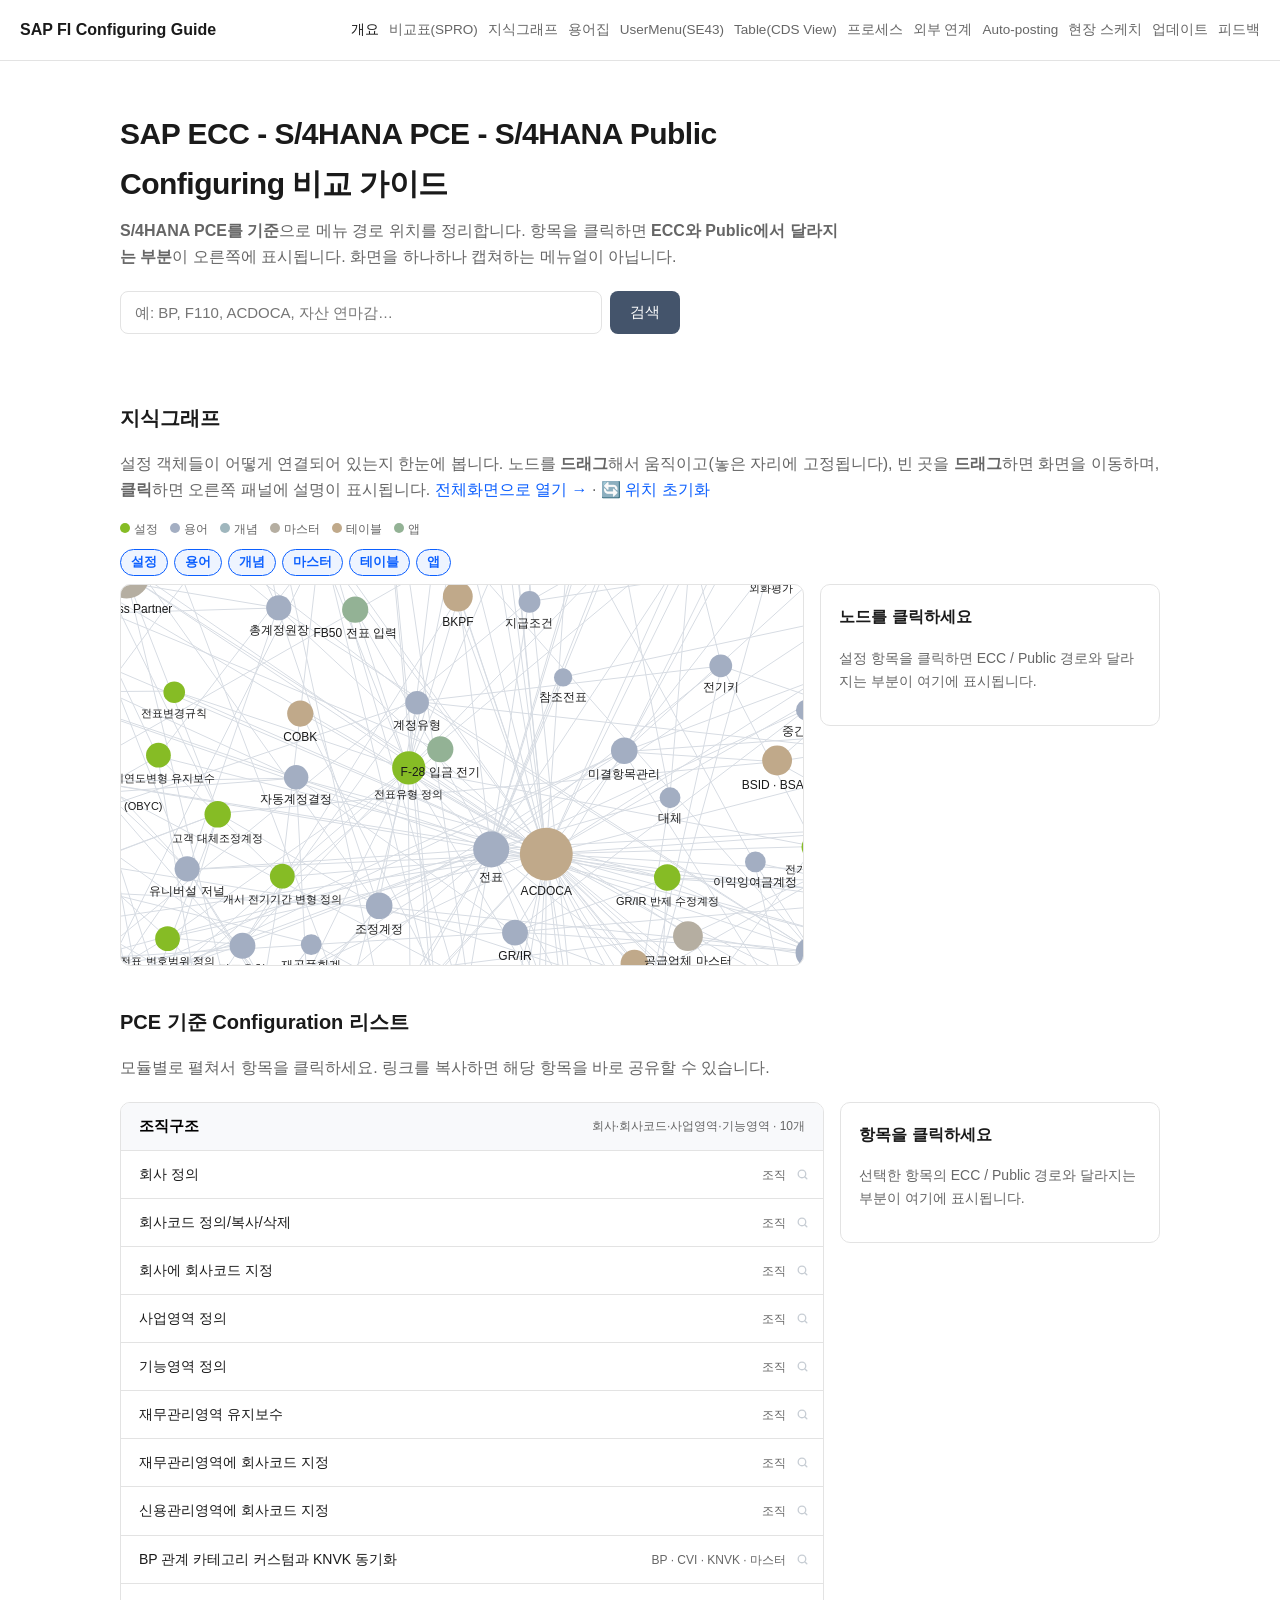
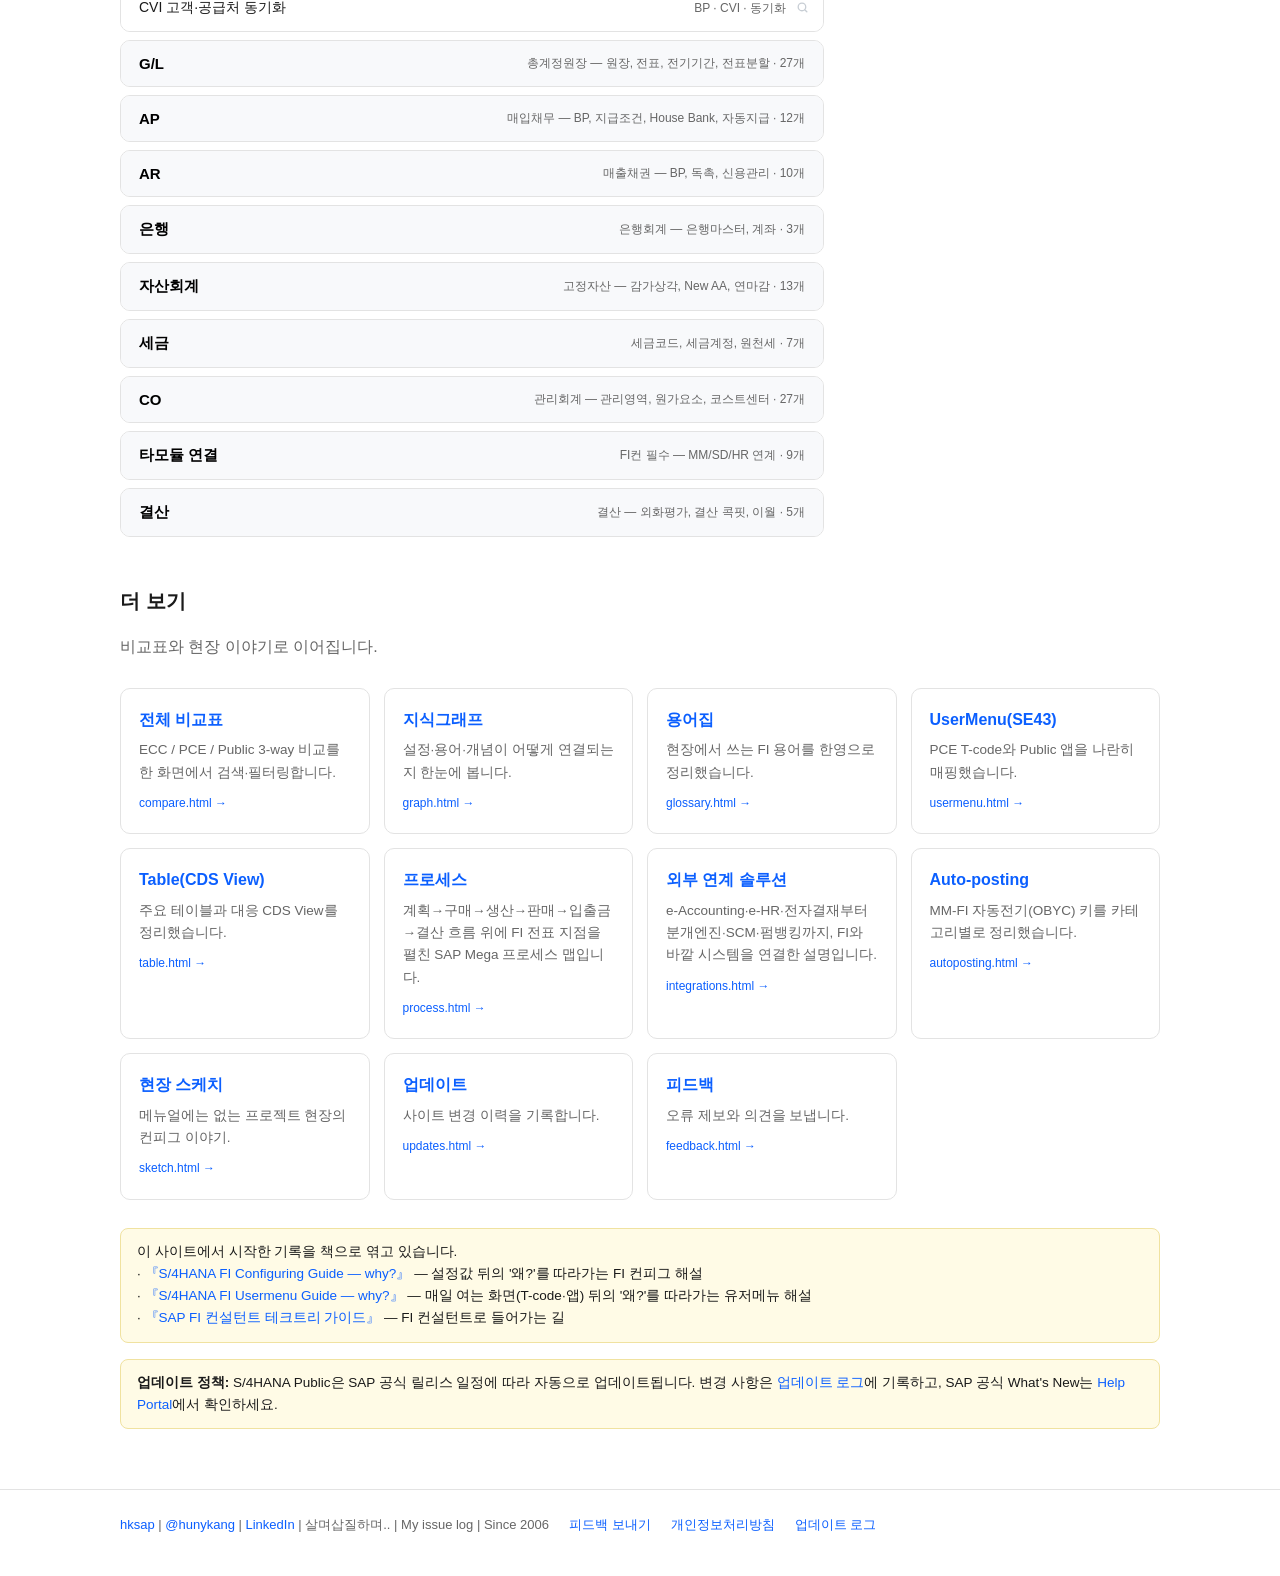
==== index.html @ 2f7e40b6 "개요: 프로세스 흐름 문구 단계명 일치" ====
<!DOCTYPE html>
<html lang="ko">
<head>
<meta charset="UTF-8">
<meta name="viewport" content="width=device-width, initial-scale=1.0">
<title>SAP ECC - S/4HANA PCE - S/4HANA Public Configuring 비교 가이드</title>
<meta name="description" content="S/4HANA PCE 기준 컨피그 경로 가이드. 항목을 클릭하면 ECC와 Public에서 달라지는 부분이 표시됩니다. SAP FI 실무 비교 가이드.">
<!-- Google AdSense -->
<script async src="https://pagead2.googlesyndication.com/pagead/js/adsbygoogle.js?client=ca-pub-9919904969420259" crossorigin="anonymous"></script>
<link rel="stylesheet" href="style.css?v=20261020c">
<style>
.area-group { margin: 0 0 8px; border: 1px solid var(--line); border-radius: 10px; overflow: hidden; }
.area-head {
  width: 100%; text-align: left; padding: 14px 18px; font-size: 15px; font-weight: 700;
  background: var(--card); border: 0; cursor: pointer; display: flex; justify-content: space-between; align-items: center;
}
.area-head .n { font-size: 12px; color: var(--muted); font-weight: 400; }
.area-items { display: none; }
.area-group.open .area-items { display: block; }
.cfg-item {
  width: 100%; text-align: left; padding: 0; font-size: 14px; background: #fff;
  border: 0; border-top: 1px solid var(--line); display: flex; gap: 6px; align-items: center;
}
.cfg-sel {
  flex: 1; text-align: left; padding: 12px 0 12px 18px; font: inherit; color: inherit; background: none;
  border: 0; cursor: pointer; display: flex; gap: 10px; align-items: baseline; min-width: 0;
}
.cfg-item:hover { background: var(--accent-soft); }
.cfg-item.active { background: var(--accent-soft); box-shadow: inset 3px 0 0 var(--accent); }
.cfg-item .t { color: var(--muted); font-size: 12px; margin-left: auto; white-space: nowrap; }
.cfg-item .g-link { margin-right: 10px; }
.diff-badge { display: inline-block; font-size: 11px; padding: 2px 8px; border-radius: 20px; margin: 2px 4px 2px 0; }
.diff-badge.yes { background: #fff8e1; color: #7a6c00; border: 1px solid #f0e2a0; }
.diff-badge.same { background: #eef1f4; color: #666; border: 1px solid #dfe3e8; }
.diff-badge.checking { background: #e8f7ef; color: #0a7a42; border: 1px solid #bfe6cf; }
.diff-badge.nouse { background: #fdecec; color: #b3261e; border: 1px solid #f5c6c2; }
#side { position: sticky; top: 76px; align-self: flex-start; max-height: calc(100vh - 100px); overflow-y: auto; }
@media (max-width: 760px) { #side { position: static; max-height: none; } }
.panel-back{border:1px solid var(--line);background:var(--card);color:var(--muted);border-radius:999px;font-size:11.5px;font-weight:400;padding:3px 10px;cursor:pointer}
canvas.flash-outline{outline:3px solid #86BC25;outline-offset:2px}
.cfg-item.flash{outline:3px solid #86BC25;outline-offset:2px}
</style>
</head>
<body>
<header class="site-header">
  <div class="wrap">
    <a class="brand" href="index.html">SAP FI Configuring Guide <span class="brand-sub">- ECC/PCE/PUBLIC</span></a>
    <nav class="nav">
      <a href="index.html" class="active">개요</a>
      <a href="compare.html">비교표(SPRO)</a>
      <a href="graph.html">지식그래프</a>
      <a href="glossary.html">용어집</a>
      <a href="usermenu.html">UserMenu(SE43)</a>
      <a href="table.html">Table(CDS View)</a>
      <a href="process.html">프로세스</a>
      <a href="integrations.html">외부 연계</a>
      <a href="autoposting.html">Auto-posting</a>
      <a href="sketch.html">현장 스케치</a>
      <a href="updates.html">업데이트</a>
      <a href="feedback.html">피드백</a>
    </nav>
  </div>
</header>

<main class="wrap">
  <section class="hero">
    <h1>SAP ECC - S/4HANA PCE - S/4HANA Public<br>Configuring 비교 가이드</h1>
    <p><strong>S/4HANA PCE를 기준</strong>으로 메뉴 경로 위치를 정리합니다. 항목을 클릭하면 <strong>ECC와 Public에서 달라지는 부분</strong>이 오른쪽에 표시됩니다. 화면을 하나하나 캡쳐하는 메뉴얼이 아닙니다.</p>
    <div class="searchbar">
      <input id="q" type="search" placeholder="예: BP, F110, ACDOCA, 자산 연마감…" aria-label="사이트 검색">
      <button onclick="goCompare()">검색</button>
    </div>
  </section>

  <h2 class="section">지식그래프</h2>
  <p class="lead">설정 객체들이 어떻게 연결되어 있는지 한눈에 봅니다. 노드를 <strong>드래그</strong>해서 움직이고(놓은 자리에 고정됩니다), 빈 곳을 <strong>드래그</strong>하면 화면을 이동하며, <strong>클릭</strong>하면 오른쪽 패널에 설명이 표시됩니다. <a href="graph.html">전체화면으로 열기 →</a> · <a href="#" id="graph-reset">🔄 위치 초기화</a></p>
  <div class="legend">
    <span><span class="dot" style="background:#86BC25"></span>설정</span>
    <span><span class="dot" style="background:#a3aec2"></span>용어</span>
    <span><span class="dot" style="background:#9fb6bd"></span>개념</span>
    <span><span class="dot" style="background:#b5aea1"></span>마스터</span>
    <span><span class="dot" style="background:#c0a98a"></span>테이블</span>
    <span><span class="dot" style="background:#93b295"></span>앱</span>
  </div>
  <div class="rel-chips" id="top-type-chips" style="margin-bottom:8px"></div>
  <div class="top-graph-layout">
    <div class="graph-box" style="border:1px solid var(--line);border-radius:10px;overflow:hidden;background:#fff">
      <canvas id="top-graph" style="width:100%;display:block;cursor:grab;touch-action:pan-y"></canvas>
    </div>
    <aside class="graph-side" id="graph-side">
      <h3>노드를 클릭하세요</h3>
      <p class="lead">설정 항목을 클릭하면 ECC / Public 경로와 달라지는 부분이 여기에 표시됩니다.</p>
    </aside>
  </div>

  <h2 class="section">PCE 기준 Configuration 리스트</h2>
  <p class="lead">모듈별로 펼쳐서 항목을 클릭하세요. 링크를 복사하면 해당 항목을 바로 공유할 수 있습니다.</p>

  <div class="graph-layout">
    <div style="flex:1" id="list"></div>
    <aside class="graph-side" id="side">
      <h3>항목을 클릭하세요</h3>
      <p class="lead">선택한 항목의 ECC / Public 경로와 달라지는 부분이 여기에 표시됩니다.</p>
    </aside>
  </div>

  <h2 class="section">더 보기</h2>
  <p class="lead">비교표와 현장 이야기로 이어집니다.</p>
  <div class="grid">
    <a class="card" href="compare.html">
      <h3>전체 비교표</h3>
      <p>ECC / PCE / Public 3-way 비교를 한 화면에서 검색·필터링합니다.</p>
      <span class="count">compare.html →</span>
    </a>
    <a class="card" href="graph.html">
      <h3>지식그래프</h3>
      <p>설정·용어·개념이 어떻게 연결되는지 한눈에 봅니다.</p>
      <span class="count">graph.html →</span>
    </a>
    <a class="card" href="glossary.html">
      <h3>용어집</h3>
      <p>현장에서 쓰는 FI 용어를 한영으로 정리했습니다.</p>
      <span class="count">glossary.html →</span>
    </a>
    <a class="card" href="usermenu.html">
      <h3>UserMenu(SE43)</h3>
      <p>PCE T-code와 Public 앱을 나란히 매핑했습니다.</p>
      <span class="count">usermenu.html →</span>
    </a>
    <a class="card" href="table.html">
      <h3>Table(CDS View)</h3>
      <p>주요 테이블과 대응 CDS View를 정리했습니다.</p>
      <span class="count">table.html →</span>
    </a>
    <a class="card" href="process.html">
      <h3>프로세스</h3>
      <p>계획→구매→생산→판매→입출금→결산 흐름 위에 FI 전표 지점을 펼친 SAP Mega 프로세스 맵입니다.</p>
      <span class="count">process.html →</span>
    </a>
    <a class="card" href="integrations.html">
      <h3>외부 연계 솔루션</h3>
      <p>e-Accounting·e-HR·전자결재부터 분개엔진·SCM·펌뱅킹까지, FI와 바깥 시스템을 연결한 설명입니다.</p>
      <span class="count">integrations.html →</span>
    </a>
    <a class="card" href="autoposting.html">
      <h3>Auto-posting</h3>
      <p>MM-FI 자동전기(OBYC) 키를 카테고리별로 정리했습니다.</p>
      <span class="count">autoposting.html →</span>
    </a>
    <a class="card" href="sketch.html">
      <h3>현장 스케치</h3>
      <p>메뉴얼에는 없는 프로젝트 현장의 컨피그 이야기.</p>
      <span class="count">sketch.html →</span>
    </a>
    <a class="card" href="updates.html">
      <h3>업데이트</h3>
      <p>사이트 변경 이력을 기록합니다.</p>
      <span class="count">updates.html →</span>
    </a>
    <a class="card" href="feedback.html">
      <h3>피드백</h3>
      <p>오류 제보와 의견을 보냅니다.</p>
      <span class="count">feedback.html →</span>
    </a>
  </div>

  <div class="note" style="margin-top:12px">이 사이트에서 시작한 기록을 책으로 엮고 있습니다.<br>· <a href="https://wikidocs.net/book/21587" target="_blank" rel="noopener">『S/4HANA FI Configuring Guide — why?』</a> — 설정값 뒤의 '왜?'를 따라가는 FI 컨피그 해설<br>· <a href="https://wikidocs.net/book/21803" target="_blank" rel="noopener">『S/4HANA FI Usermenu Guide — why?』</a> — 매일 여는 화면(T-code·앱) 뒤의 '왜?'를 따라가는 유저메뉴 해설<br>· <a href="https://wikidocs.net/book/21667" target="_blank" rel="noopener">『SAP FI 컨설턴트 테크트리 가이드』</a> — FI 컨설턴트로 들어가는 길</div>

  <div class="note">
    <strong>업데이트 정책:</strong> S/4HANA Public은 SAP 공식 릴리스 일정에 따라 자동으로 업데이트됩니다.
    변경 사항은 <a href="updates.html">업데이트 로그</a>에 기록하고,
    SAP 공식 What's New는 <a href="http://help.sap.com/doc/ce01d82756b947a1a043a5d5a3204226/latest/" target="_blank" rel="noopener">Help Portal</a>에서 확인하세요.
  </div>
</main>

<footer class="site-footer">
  <div class="wrap">
    <span><a href="https://hksap.tistory.com" target="_blank" rel="noopener">hksap</a> | <a href="https://x.com/hunykang" target="_blank" rel="noopener">@hunykang</a> | <a href="https://www.linkedin.com/in/heonkyu-kang-2a615031/" target="_blank" rel="noopener">LinkedIn</a> | 살며삽질하며.. | My issue log | Since 2006</span>
    <a href="feedback.html">피드백 보내기</a>
    <a href="privacy.html">개인정보처리방침</a>
    <a href="updates.html">업데이트 로그</a>
    <span id="visit-counter" style="display:none;margin-left:auto"></span>
  </div>
</footer>

<script src="data.js?v=20261021b"></script>
<script src="glossary.js?v=20261021a"></script>
<script src="graph-widget.js?v=20261025b"></script>
<script src="graph-panel.js?v=20261024c"></script>
<script>
// 맨 위 지식그래프: 클릭하면 오른쪽 패널에 설명 표시 (스크롤 이동 없음)
let graphPanel = null;
const gApi = initGraph('top-graph', {
  height: 380,
  ticks: 80,
  onSelect: function (n) { if (graphPanel) graphPanel.onSelect(n); }
});
graphPanel = initGraphPanel(gApi, document.getElementById('graph-side'), {
  afterEntry: function (e) {
    return `<p style="margin-top:12px;font-size:13px"><a href="#" onclick="jumpToList('${e.id}');return false;">📋 아래 리스트에서 보기 →</a></p>`;
  }
});
function jumpToList(id) {
  const btn = document.querySelector('.cfg-item[data-id="' + CSS.escape(id) + '"]');
  if (!btn) return;
  btn.closest('.area-group').classList.add('open');
  selectItem(id, true);
  setTimeout(() => btn.scrollIntoView({ block: 'center', behavior: 'smooth' }), 100);
}
document.getElementById('graph-reset').addEventListener('click', ev => {
  ev.preventDefault();
  gApi.unpinAll();
});
// 미니 그래프 노드 종류 토글 칩
(function () {
  const box = document.getElementById('top-type-chips');
  const defs = [['entry', '설정'], ['term', '용어'], ['concept', '개념'], ['master', '마스터'], ['table', '테이블'], ['app', '앱']];
  box.innerHTML = defs.map(([t, label]) => `<button data-type="${t}" class="on">${label}</button>`).join('');
  box.addEventListener('click', ev => {
    const b = ev.target.closest('button');
    if (!b) return;
    const on = !b.classList.contains('on');
    b.classList.toggle('on', on);
    gApi.setTypeVisible(b.dataset.type, on);
  });
})();
</script>
<script>
const AREAS = ["조직구조", "G/L", "AP", "AR", "은행", "자산회계", "세금", "CO", "타모듈 연결", "결산"];
const AREA_DESC = {
  "조직구조": "회사·회사코드·사업영역·기능영역",
  "G/L": "총계정원장 — 원장, 전표, 전기기간, 전표분할",
  "AP": "매입채무 — BP, 지급조건, House Bank, 자동지급",
  "AR": "매출채권 — BP, 독촉, 신용관리",
  "은행": "은행회계 — 은행마스터, 계좌",
  "자산회계": "고정자산 — 감가상각, New AA, 연마감",
  "세금": "세금코드, 세금계정, 원천세",
  "CO": "관리회계 — 관리영역, 원가요소, 코스트센터",
  "타모듈 연결": "FI컨 필수 — MM/SD/HR 연계",
  "결산": "결산 — 외화평가, 결산 콕핏, 이월"
};
const listEl = document.getElementById('list');
const sideEl = document.getElementById('side');

function esc(s) { return String(s).replace(/&/g, '&amp;').replace(/</g, '&lt;'); }
function gIcon(item) {
  return `<a class="g-link" href="https://www.google.com/search?q=${encodeURIComponent('SAP ' + item)}" target="_blank" rel="noopener" title="Google에서 '${esc(item)}' 검색"><svg width="13" height="13" viewBox="0 0 24 24" fill="none" stroke="currentColor" stroke-width="2.4" stroke-linecap="round"><circle cx="11" cy="11" r="7"/><path d="M20 20l-3.5-3.5"/></svg></a>`;
}

AREAS.forEach((a, idx) => {
  const items = GUIDE_DATA.filter(e => e.area === a);
  if (!items.length) return;
  const g = document.createElement('div');
  g.className = 'area-group' + (idx === 0 ? ' open' : '');
  g.innerHTML = `<button class="area-head">${esc(a)} <span class="n">${esc(AREA_DESC[a] || '')} · ${items.length}개</span></button>
    <div class="area-items">${items.map(e =>
      `<div class="cfg-item" data-id="${e.id}"><button class="cfg-sel"><span>${esc(e.item)}</span><span class="t">${e.tags.map(esc).join(' · ')}</span></button>${gIcon(e.item)}</div>`
    ).join('')}</div>`;
  g.querySelector('.area-head').addEventListener('click', () => g.classList.toggle('open'));
  listEl.appendChild(g);
});

listEl.addEventListener('click', ev => {
  if (ev.target.closest('.g-link')) return;
  const btn = ev.target.closest('.cfg-item');
  if (btn) selectItem(btn.dataset.id, true);
});

sideEl.addEventListener('click', ev => { const b = ev.target.closest('[data-back-list]'); if (!b) return; const it = document.querySelector('.cfg-item.active'); if (it) { it.scrollIntoView({ behavior: 'smooth', block: 'center' }); it.classList.add('flash'); setTimeout(() => it.classList.remove('flash'), 1600); } });
function selectItem(id, push) {
  const e = GUIDE_DATA.find(x => x.id === id);
  if (!e) return;
  document.querySelectorAll('.cfg-item').forEach(b => b.classList.toggle('active', b.dataset.id === id));
  sideEl.innerHTML = gpDetailHTML(e, '') + '<div style="margin-top:10px"><button class="panel-back" data-back-list>↑ 목록으로 돌아가기</button></div>';
  if (push) history.replaceState(null, '', '#' + id);
  if (window.innerWidth <= 760) sideEl.scrollIntoView({ behavior: 'smooth', block: 'nearest' });
}
// 딥링킹: #id 로 바로 열기
const initial = location.hash.replace('#', '');
if (initial) {
  const btn = document.querySelector(`.cfg-item[data-id="${CSS.escape(initial)}"]`);
  if (btn) {
    btn.closest('.area-group').classList.add('open');
    selectItem(initial, false);
    setTimeout(() => btn.scrollIntoView({ block: 'center' }), 300);
  }
}
function goCompare() {
  const q = document.getElementById('q').value.trim();
  location.href = 'compare.html' + (q ? '?q=' + encodeURIComponent(q) : '');
}
document.getElementById('q').addEventListener('keydown', e => { if (e.key === 'Enter') goCompare(); });
</script>
<script src="counter.js?v=202610061759"></script>
</body>
</html>
---- style.css ----
/* 비교 가이드 사이트 공통 스타일 */
:root {
  --bg: #ffffff;
  --ink: #1a1a1a;
  --muted: #666;
  --line: #e3e3e3;
  --accent: #0b5fff;
  --accent-soft: #eef4ff;
  --card: #f8f9fb;
  --ecc: #7a6c00;
  --pce: #0b5fff;
  --pub: #0a7a42;
}
* { box-sizing: border-box; }
body {
  margin: 0; font-family: -apple-system, "Segoe UI", "Noto Sans KR", "Apple SD Gothic Neo", sans-serif;
  color: var(--ink); background: var(--bg); line-height: 1.65;
}
a { color: var(--accent); text-decoration: none; }
a:hover { text-decoration: underline; }
.wrap { max-width: 1080px; margin: 0 auto; padding: 0 20px; }

/* header */
.site-header { border-bottom: 1px solid var(--line); background: #fff; position: sticky; top: 0; z-index: 50; }
.site-header .wrap { display: flex; align-items: center; gap: 6px 16px; min-height: 60px; padding-top: 6px; padding-bottom: 6px; flex-wrap: wrap; max-width: 1360px; }
.brand { font-weight: 800; font-size: 16px; color: var(--ink); white-space: nowrap; flex-shrink: 0; }
.brand .brand-sub { color: #44546b; }
.nav { display: flex; gap: 6px 10px; margin-left: auto; font-size: 13.5px; flex-wrap: wrap; }
.nav a { color: var(--muted); white-space: nowrap; flex-shrink: 0; }
.nav a.active, .nav a:hover { color: var(--ink); }

/* hero */
.hero { padding: 48px 0 32px; }
.hero h1 { font-size: 30px; margin: 0 0 10px; letter-spacing: -0.5px; }
.hero p { color: var(--muted); margin: 0 0 20px; max-width: 720px; }
.searchbar { display: flex; gap: 8px; max-width: 560px; }
.searchbar input {
  flex: 1; padding: 12px 14px; font-size: 15px; border: 1px solid var(--line);
  border-radius: 8px; outline: none;
}
.searchbar input:focus { border-color: var(--accent); }
.searchbar button {
  padding: 12px 20px; font-size: 15px; background: #44546b; color: #fff;
  border: 0; border-radius: 8px; cursor: pointer;
}

/* cards */
.grid { display: grid; grid-template-columns: repeat(auto-fill, minmax(240px, 1fr)); gap: 14px; margin: 28px 0; }
.card {
  border: 1px solid var(--line); border-radius: 10px; padding: 18px; background: #fff;
  transition: box-shadow .15s;
}
.card:hover { box-shadow: 0 4px 16px rgba(0,0,0,.07); }
.card h3 { margin: 0 0 6px; font-size: 16px; }
.card p { margin: 0; font-size: 13.5px; color: var(--muted); }
.card .count { display: inline-block; margin-top: 10px; font-size: 12px; color: var(--accent); }

/* compare table */
.table-wrap { overflow-x: auto; }
.toolbar { display: flex; gap: 10px; margin: 20px 0; flex-wrap: wrap; }
.toolbar input, .toolbar select {
  padding: 10px 12px; font-size: 14px; border: 1px solid var(--line); border-radius: 8px;
}
.toolbar input { flex: 1; min-width: 200px; }
table.compare th { white-space: nowrap; }
.compare td.src .flag { margin: 2px 0 6px; }
.compare { width: 100%; border-collapse: collapse; font-size: 14px; margin: 10px 0 40px; table-layout: fixed; }
table.compare th, table.compare td {
  border: 1px solid var(--line); padding: 10px 12px; vertical-align: top; text-align: left;
  overflow-wrap: anywhere;
}
table.compare th { background: var(--card); font-size: 13px; }
table.compare td.item { font-weight: 700; }
/* 비교표 가독성: 지브라 스트라이핑 + 경로 셀 타이포 */
table.compare tbody tr:nth-child(even) td { background: #f8fafc; }
table.compare td.path { font-size: 13px; line-height: 1.7; }
table.compare .psep { color: #b6bfcc; font-size: 11px; }
.badge { display: inline-block; font-size: 11px; padding: 2px 8px; border-radius: 20px; margin-bottom: 4px; }
.badge.ecc { background: #fff8e1; color: var(--ecc); border: 1px solid #f0e2a0; }
.badge.pce { background: var(--accent-soft); color: var(--pce); border: 1px solid #c9dcff; }
.badge.pub { background: #e8f7ef; color: var(--pub); border: 1px solid #bfe6cf; }
.flag { display: inline-block; font-size: 11px; padding: 2px 8px; border-radius: 20px; background: #f5f5f5; color: #616161; border: 1px solid #e0e0e0; margin: 4px 0; }
.checking { color: var(--muted); font-size: 12px; }
.src { font-size: 12px; color: var(--muted); }
.src a { color: var(--muted); text-decoration: underline; }

/* graph */
.graph-layout { display: flex; gap: 16px; margin: 20px 0 40px; }
.top-graph-layout { display: flex; gap: 16px; margin: 0 0 40px; align-items: flex-start; }
.top-graph-layout .graph-box { flex: 1; min-width: 0; }
.top-graph-layout .graph-side { width: 340px; flex-shrink: 0; position: sticky; top: 12px; max-height: 560px; overflow-y: auto; }
#graph-canvas { flex: 1; border: 1px solid var(--line); border-radius: 10px; background: #fbfcfe; min-height: 520px; cursor: grab; }
.graph-side { width: 320px; border: 1px solid var(--line); border-radius: 10px; padding: 18px; background: #fff; font-size: 14px; }
.graph-side h3 { margin-top: 0; }
.legend { display: flex; gap: 12px; font-size: 12px; color: var(--muted); margin: 10px 0; flex-wrap: wrap; }
.dot { display: inline-block; width: 10px; height: 10px; border-radius: 50%; margin-right: 4px; }

/* results */
.result { border: 1px solid var(--line); border-radius: 10px; padding: 16px 18px; margin: 10px 0; background: #fff; }
.result h3 { margin: 0 0 6px; font-size: 16px; }
.result .meta { font-size: 12px; color: var(--muted); margin-bottom: 8px; }
.result p { margin: 4px 0; font-size: 14px; }

/* footer */
.site-footer { border-top: 1px solid var(--line); margin-top: 60px; padding: 24px 0 40px; font-size: 13px; color: var(--muted); }
.site-footer .wrap { display: flex; gap: 20px; flex-wrap: wrap; }

h2.section { font-size: 20px; margin: 36px 0 6px; }
p.lead { color: var(--muted); }
.note { background: #fffbe6; border: 1px solid #f0e2a0; border-radius: 8px; padding: 12px 16px; font-size: 13.5px; margin: 16px 0; }
@media (max-width: 760px) {
  .graph-layout { flex-direction: column; }
  .graph-side { width: auto; }
  .top-graph-layout { flex-direction: column; }
  .top-graph-layout .graph-side { width: auto; position: static; max-height: none; }
  .hero h1 { font-size: 24px; }
  .brand { font-size: 15px; }
  .nav { gap: 6px 12px; font-size: 13px; margin-left: 0; width: 100%; }
  .site-header .wrap { min-height: 56px; }
  /* 비교표 → 카드형 */
  table.compare thead { display: none; }
  table.compare, table.compare tbody, table.compare tr, table.compare td { display: block; width: auto; }
  table.compare { border: 0; margin: 10px 0 30px; }
  table.compare tr { border: 1px solid var(--line); border-radius: 10px; margin: 0 0 14px; background: #fff; overflow: hidden; }
  table.compare td { border: 0; border-bottom: 1px solid var(--line); padding: 10px 14px; }
  table.compare td:last-child { border-bottom: 0; }
  table.compare td::before { content: attr(data-th); display: block; font-size: 12px; color: var(--muted); font-weight: 700; margin-bottom: 4px; }
  table.compare td.item { background: var(--card); font-size: 16px; white-space: normal; }
  table.compare td.item::before { display: none; }
  table.compare tbody tr:nth-child(even) td { background: transparent; }
  table.compare tbody tr:nth-child(even) td.item { background: var(--card); }
}
@media (max-width: 1280px) {
  .brand .brand-sub { display: none; }
}
@media (max-width: 560px) {
  .brand .brand-sub { display: none; }
}
.rel-chips { display: flex; flex-wrap: wrap; gap: 6px; margin-top: 6px; }
.rel-chips button { border: 1px solid var(--line); background: #f8fafc; border-radius: 20px; padding: 4px 10px; font-size: 12.5px; cursor: pointer; }
.rel-chips button:hover { border-color: #0b5fff; color: #0b5fff; }
.rel-chips a { border: 1px solid var(--line); background: #f8fafc; border-radius: 20px; padding: 4px 10px; font-size: 12.5px; cursor: pointer; text-decoration: none; color: inherit; display: inline-block; }
.rel-chips a:hover { border-color: #0b5fff; color: #0b5fff; }
td.rel { min-width: 130px; }
tr.flash td { animation: rowflash 2s ease; }
@keyframes rowflash { 0%, 60% { background: #fff7d6; } 100% { background: transparent; } }
/* 지식그래프 컨트롤 */
.g-controls { display: flex; flex-wrap: wrap; gap: 10px; align-items: center; margin: 10px 0; }
.g-controls .rel-chips button.on { border-color: #0b5fff; color: #0b5fff; background: #eef4ff; font-weight: 700; }
.rel-chips button.on { border-color: #0b5fff; color: #0b5fff; background: #eef4ff; font-weight: 700; }
.g-toggles { display: flex; gap: 14px; align-items: center; font-size: 13.5px; margin-left: auto; flex-wrap: wrap; }
.g-toggles label { display: flex; gap: 5px; align-items: center; cursor: pointer; white-space: nowrap; }
.g-search { display: flex; gap: 6px; align-items: center; }
.g-search input { border: 1px solid var(--line); border-radius: 20px; padding: 5px 12px; font-size: 13px; width: 170px; }
.g-search input:focus { outline: none; border-color: #0b5fff; }
#g-count { font-size: 12.5px; color: #666; min-width: 30px; }
.g-reset-btn { border: 1px solid var(--line); background: #fff; border-radius: 20px; padding: 4px 12px; font-size: 13px; cursor: pointer; }
.g-reset-btn:hover { border-color: #0b5fff; color: #0b5fff; }
@media (max-width: 760px) { .g-toggles { margin-left: 0; } }
/* 전체화면 그래프용 슬라이딩 패널 */
.graph-slide-panel {
  position: fixed; top: 0; right: 0; z-index: 60;
  width: min(400px, 94vw); height: 100vh; height: 100dvh;
  background: #fff; border-left: 1px solid var(--line); border-radius: 0;
  box-shadow: -12px 0 32px rgba(15,23,42,.14);
  transform: translateX(105%); transition: transform .28s ease;
  overflow-y: auto;
}
.graph-slide-panel.open { transform: translateX(0); }
.panel-close {
  position: sticky; top: 0; float: right;
  width: 32px; height: 32px; border-radius: 50%;
  border: 1px solid var(--line); background: #fff;
  font-size: 18px; line-height: 1; cursor: pointer; color: #555;
}
.panel-close:hover { background: #f1f5f9; }
.g-terms { font-size: 12px; color: var(--muted); }
.g-terms a { color: #0b5fff; text-decoration: none; }
.g-terms a:hover { text-decoration: underline; }
.nouse { color: #b3261e; font-weight: 600; }

/* 구글 아웃링크 아이콘 (개요 리스트·사이드바) */
.g-link { color: #9aa5b1; opacity: .55; flex-shrink: 0; display: inline-flex; padding: 4px; border-radius: 6px; vertical-align: middle; }
.g-link:hover { color: var(--accent); opacity: 1; background: #eef4ff; }
.g-link svg { display: block; }
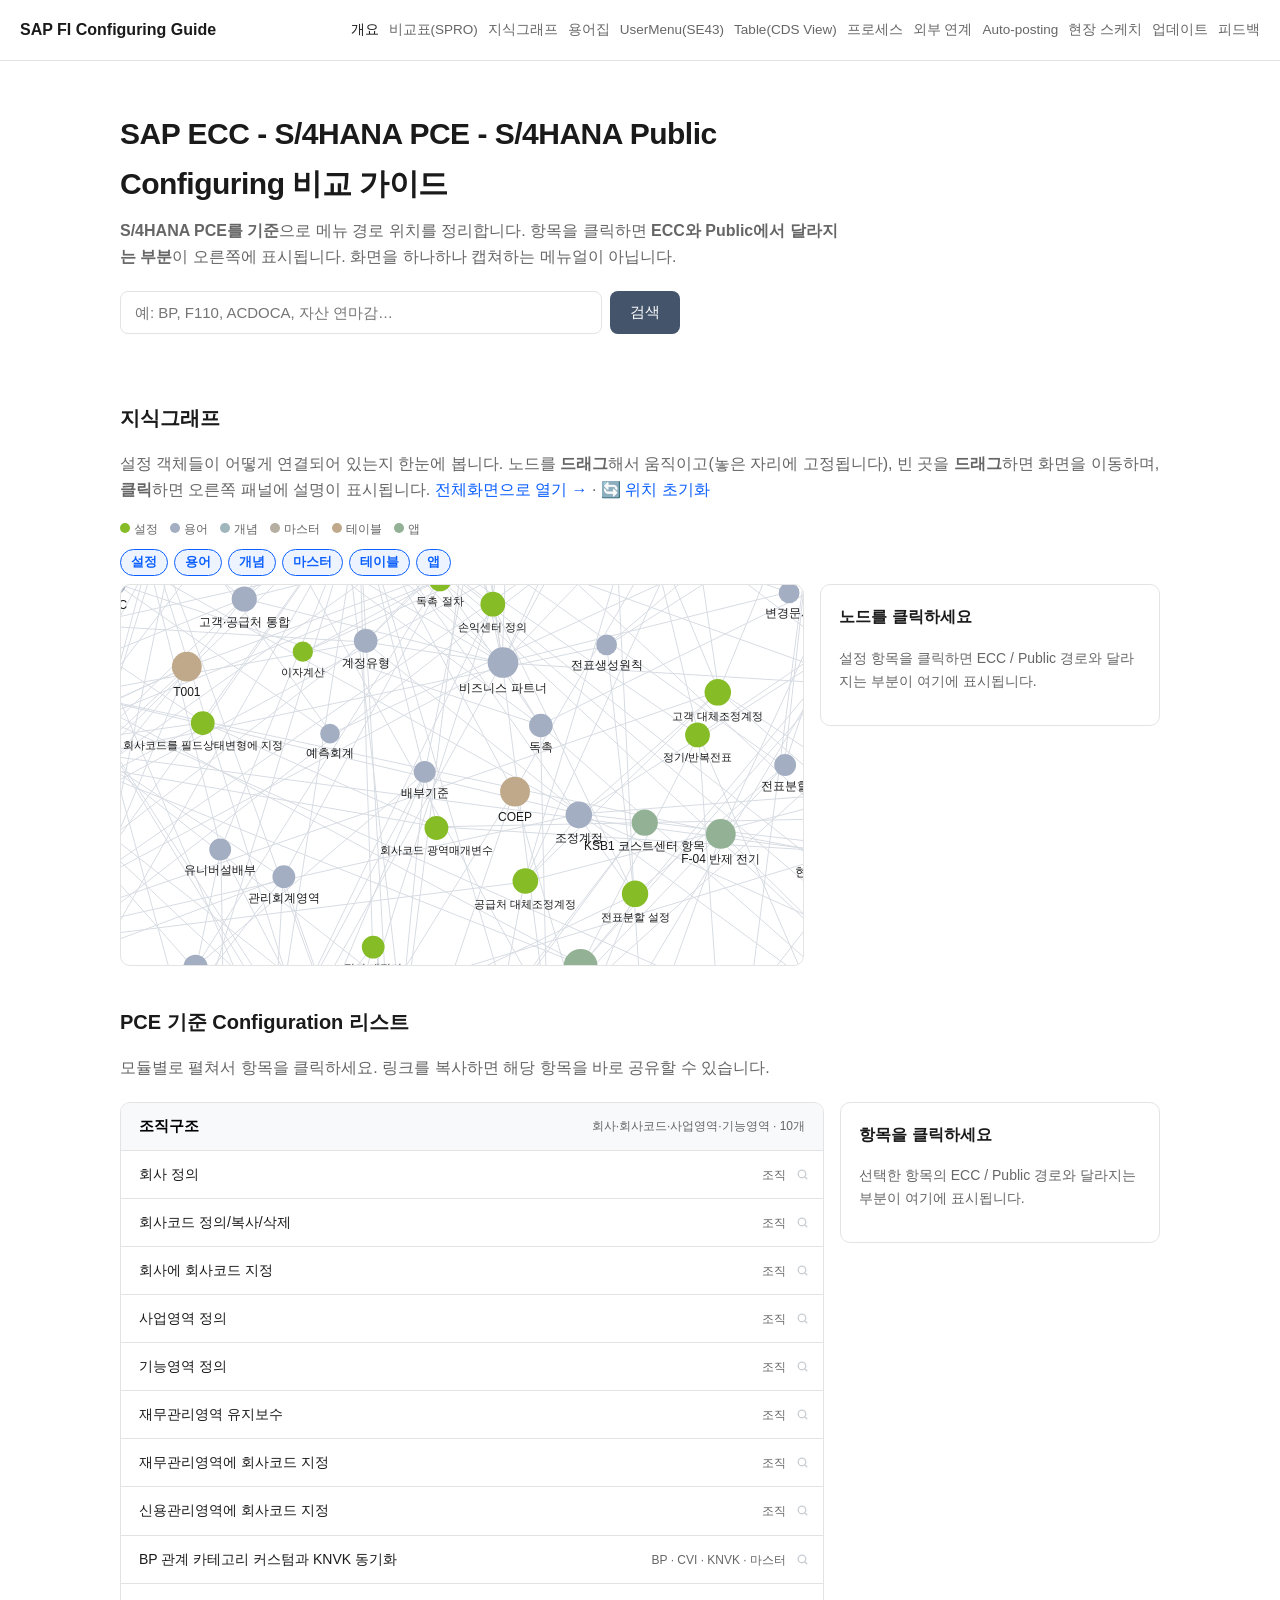
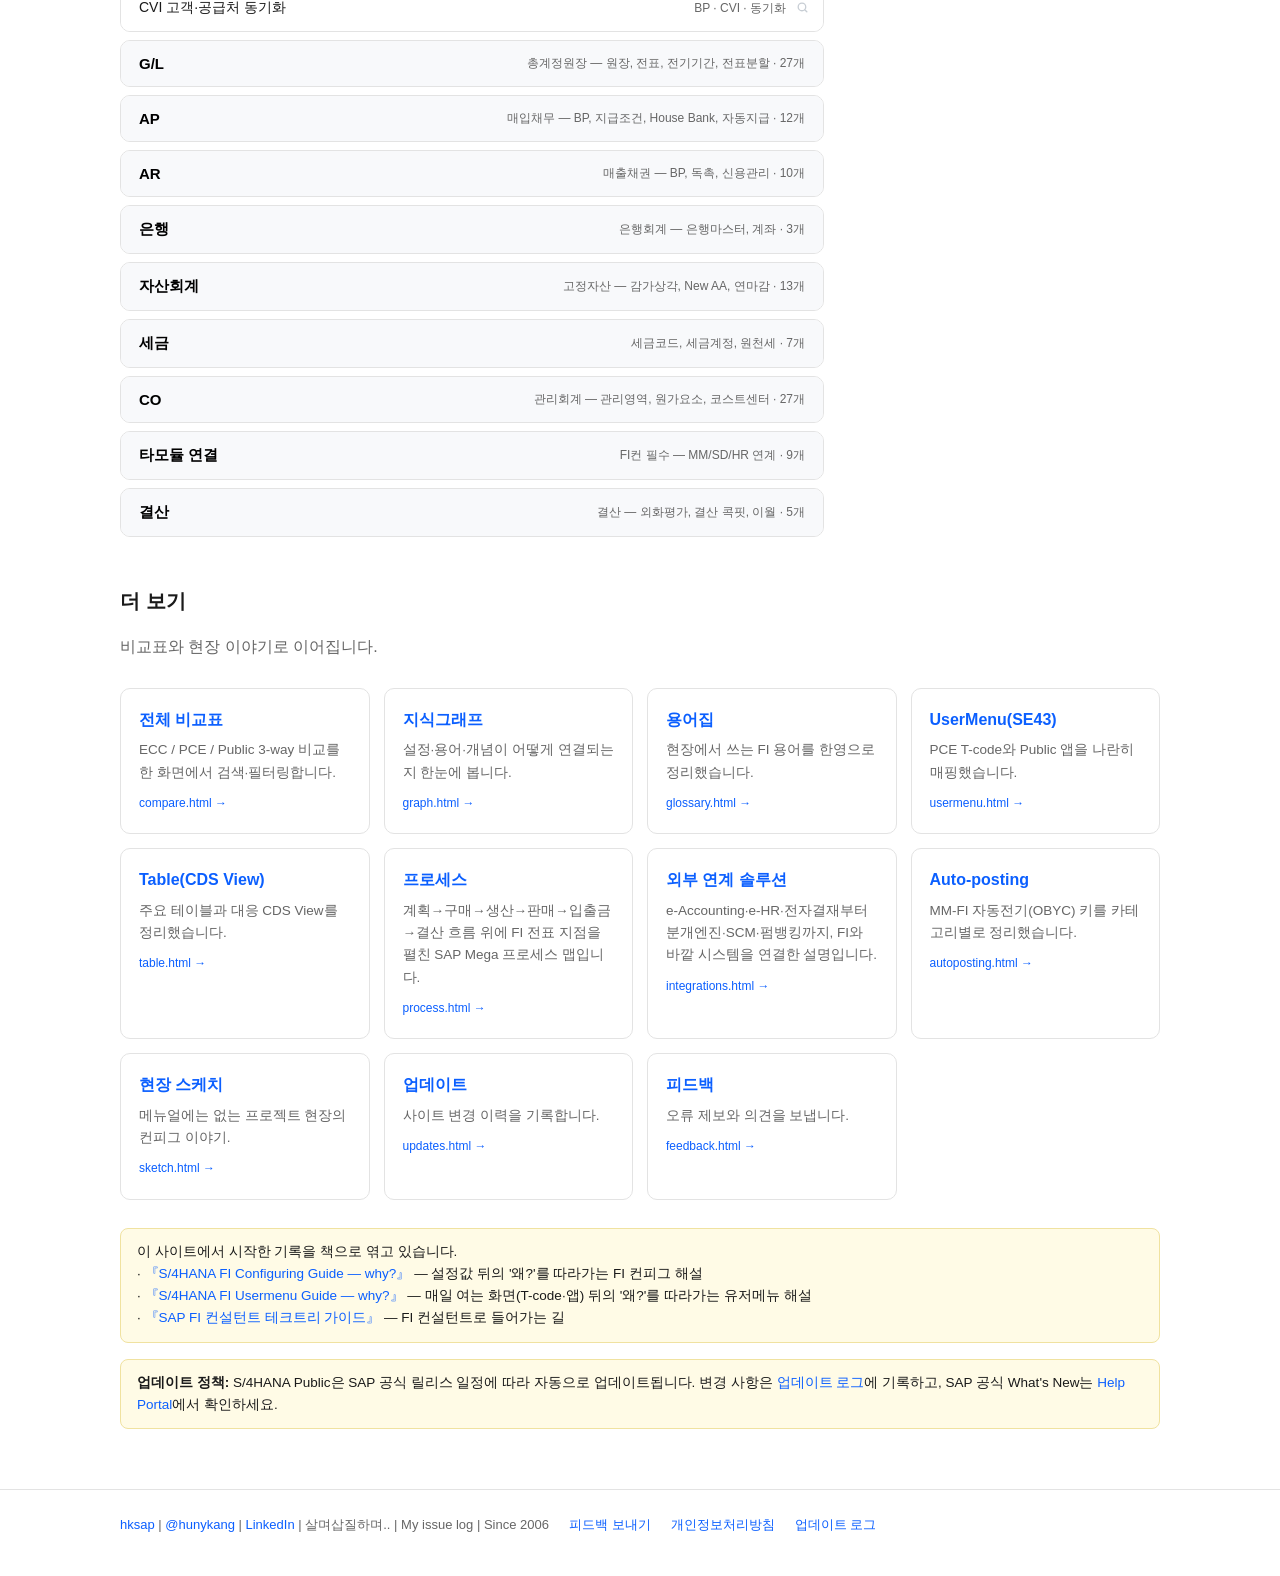
==== commit 62da4fe6: "비교표 자산 번호범위 AA269 참조 문장 추가" ====
--- a/index.html
+++ b/index.html
@@ -183,7 +183,7 @@
   </div>
 </footer>
 
-<script src="data.js?v=20261021b"></script>
+<script src="data.js?v=20261021c"></script>
 <script src="glossary.js?v=20261021a"></script>
 <script src="graph-widget.js?v=20261025b"></script>
 <script src="graph-panel.js?v=20261024c"></script>
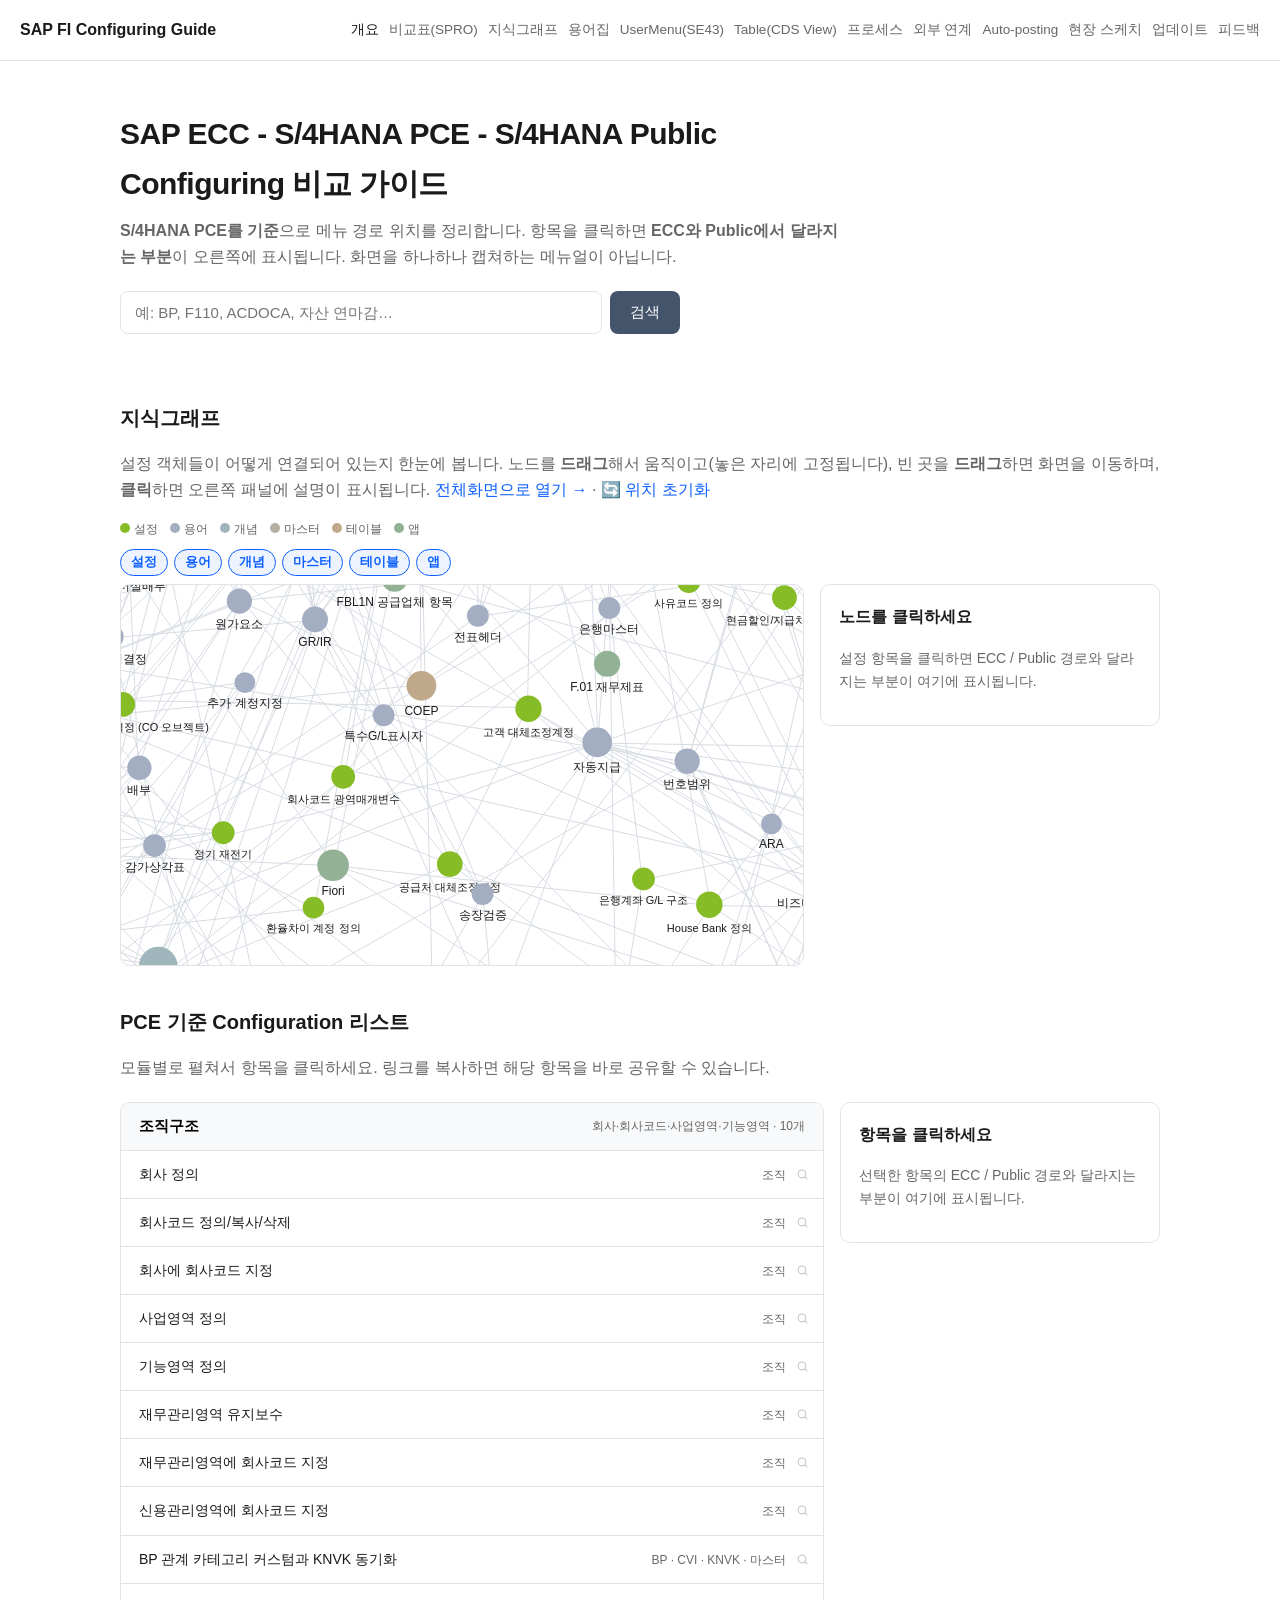
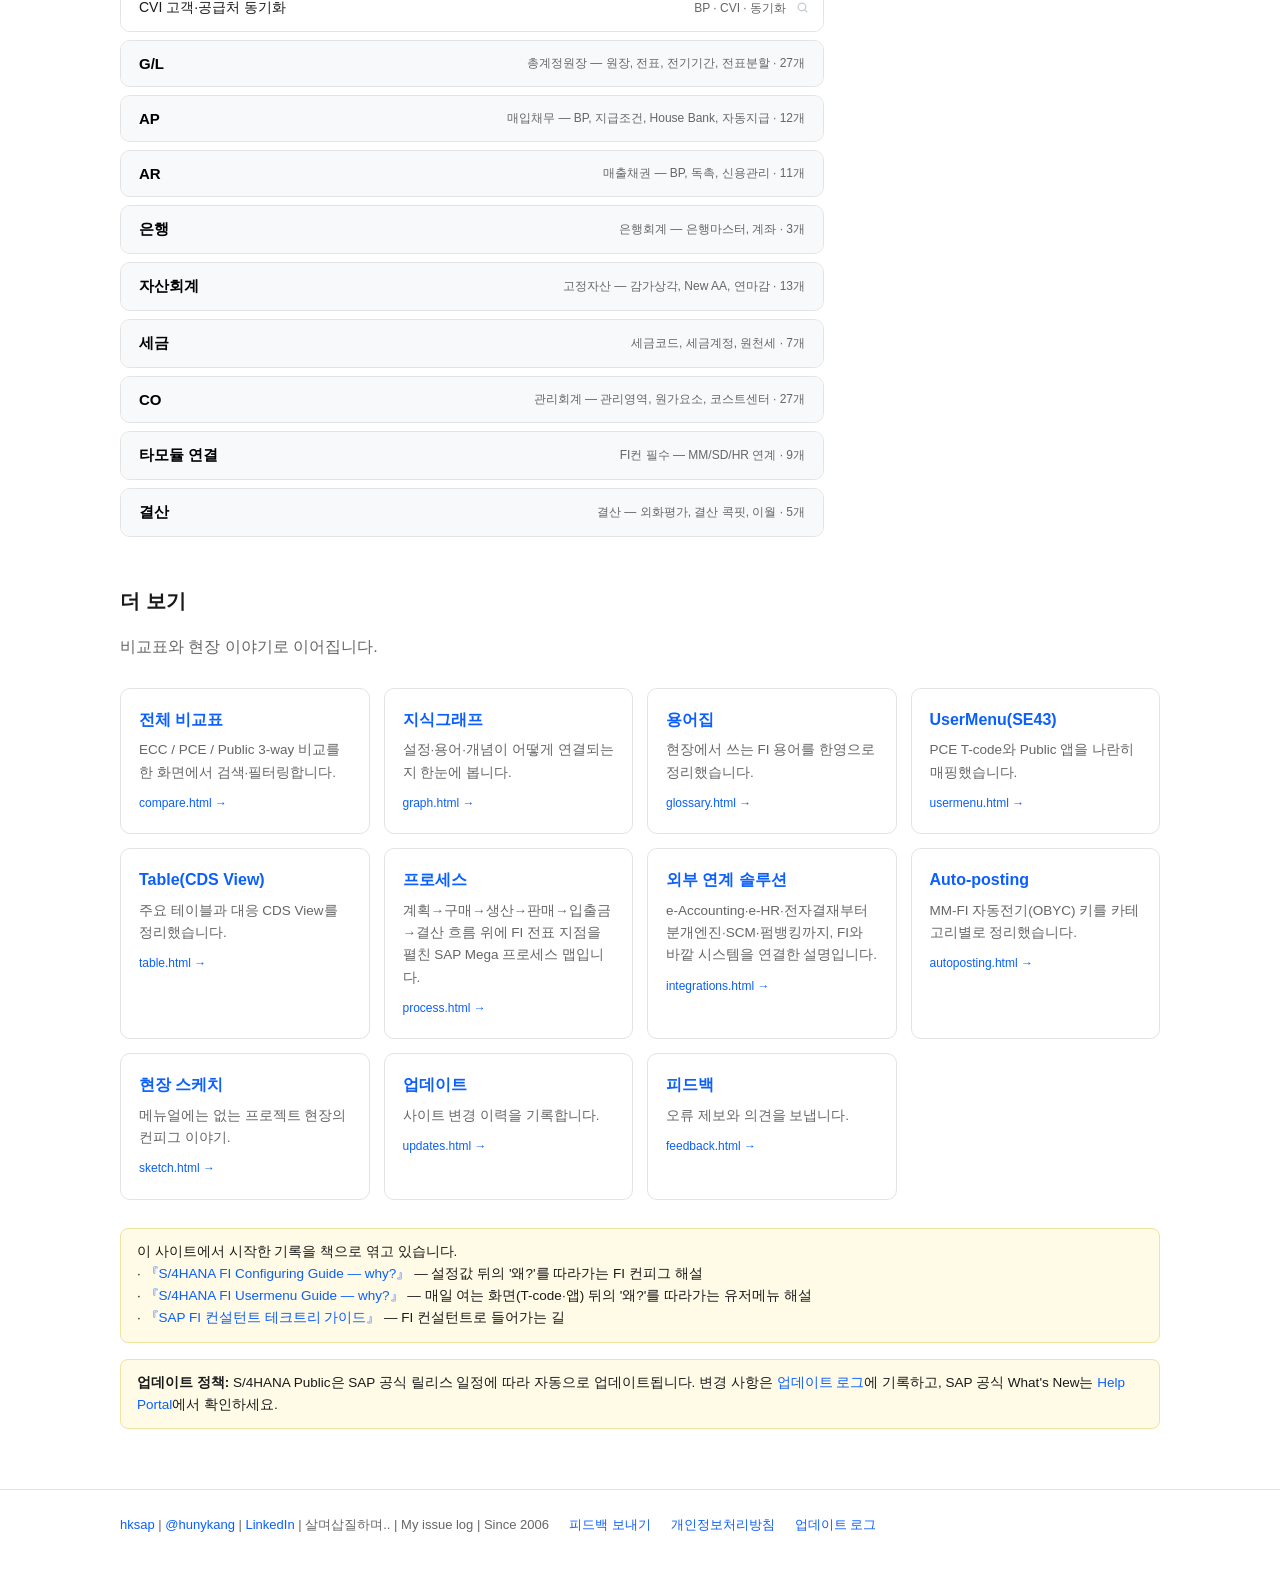
==== commit 35b5267e: "사이트 20261111a: 일반전표 노드 I/F 대량 VAT 서브 추가, org-fm-area Public 월통제 한계 보강, 캐시버스터 갱신" ====
--- a/index.html
+++ b/index.html
@@ -183,7 +183,7 @@
   </div>
 </footer>
 
-<script src="data.js?v=20261021c"></script>
+<script src="data.js?v=20261111a"></script>
 <script src="glossary.js?v=20261021a"></script>
 <script src="graph-widget.js?v=20261025b"></script>
 <script src="graph-panel.js?v=20261024c"></script>
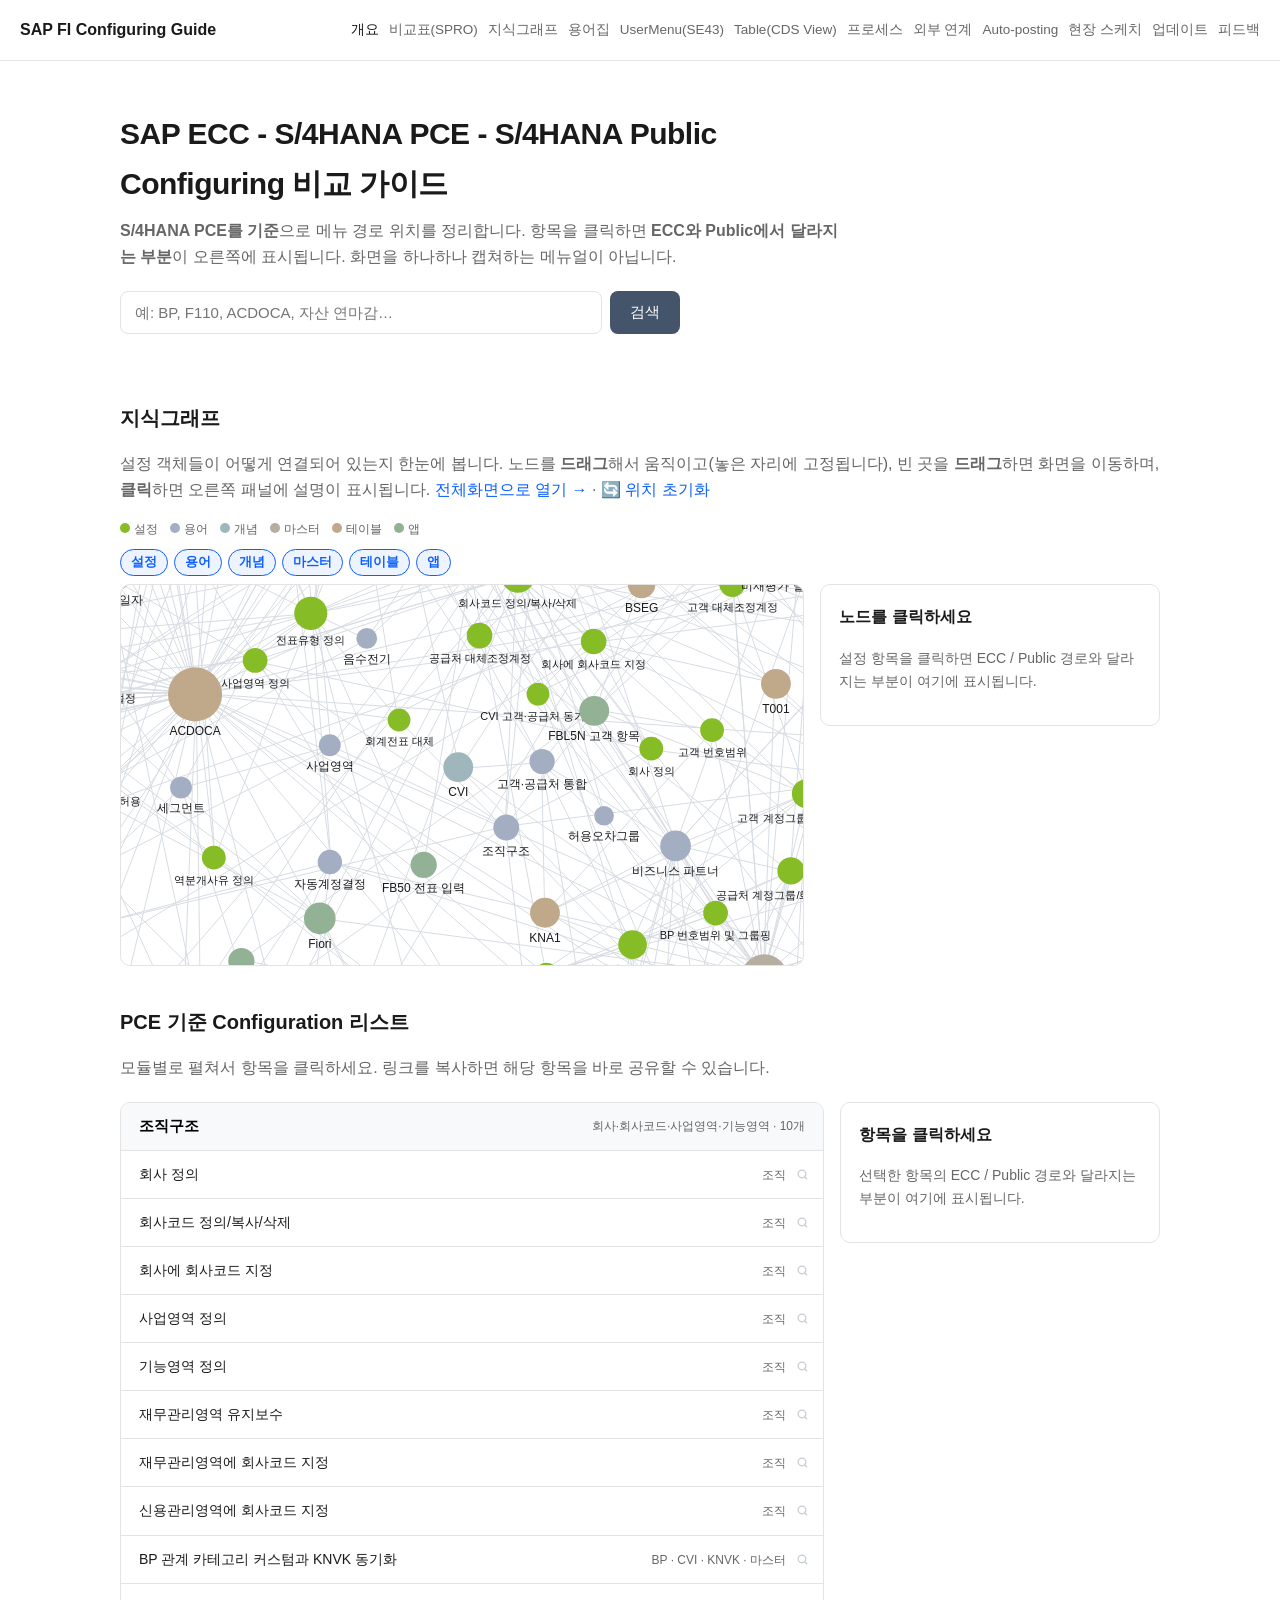
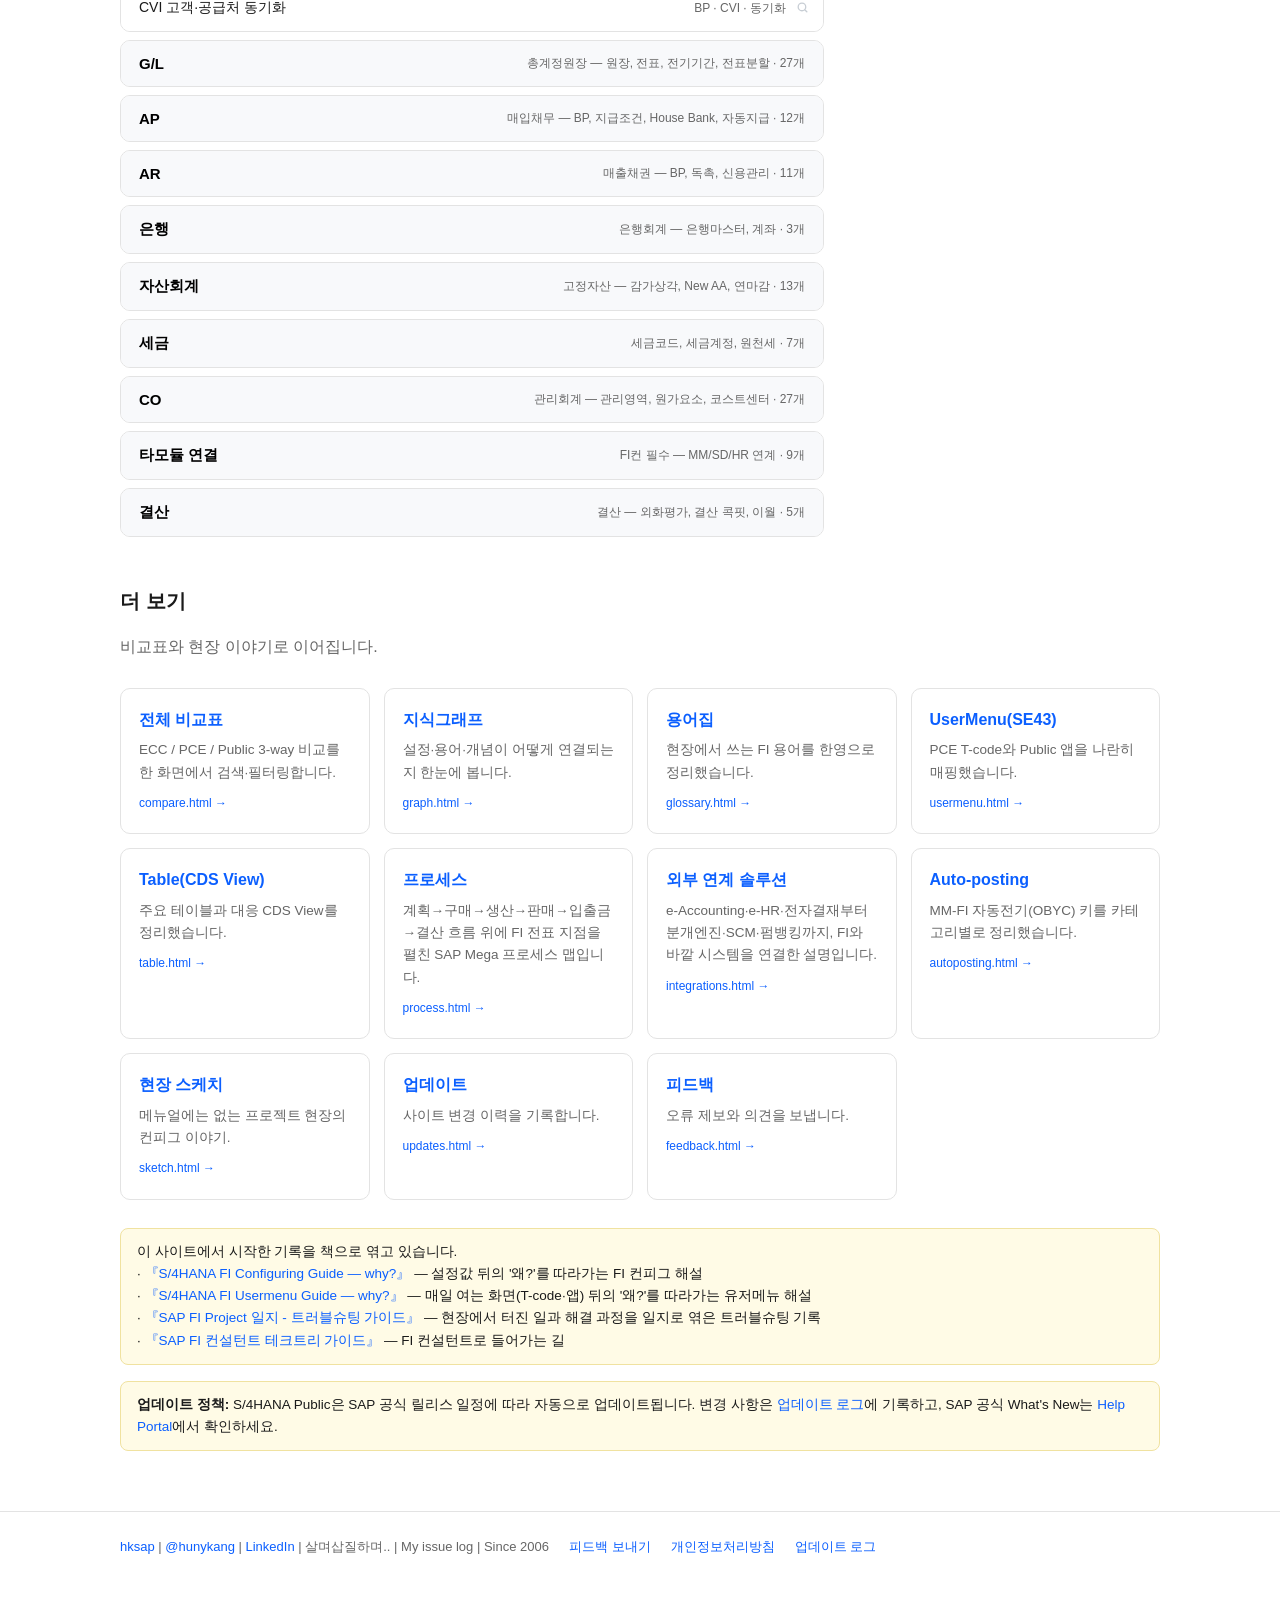
==== commit fdd3ec04: "4권 상호참조 추가: 3권 공개 기념, 리드미/사이트에 4권 링크 + 삽질초보 블로그" ====
--- a/index.html
+++ b/index.html
@@ -164,7 +164,7 @@
     </a>
   </div>
 
-  <div class="note" style="margin-top:12px">이 사이트에서 시작한 기록을 책으로 엮고 있습니다.<br>· <a href="https://wikidocs.net/book/21587" target="_blank" rel="noopener">『S/4HANA FI Configuring Guide — why?』</a> — 설정값 뒤의 '왜?'를 따라가는 FI 컨피그 해설<br>· <a href="https://wikidocs.net/book/21803" target="_blank" rel="noopener">『S/4HANA FI Usermenu Guide — why?』</a> — 매일 여는 화면(T-code·앱) 뒤의 '왜?'를 따라가는 유저메뉴 해설<br>· <a href="https://wikidocs.net/book/21667" target="_blank" rel="noopener">『SAP FI 컨설턴트 테크트리 가이드』</a> — FI 컨설턴트로 들어가는 길</div>
+  <div class="note" style="margin-top:12px">이 사이트에서 시작한 기록을 책으로 엮고 있습니다.<br>· <a href="https://wikidocs.net/book/21587" target="_blank" rel="noopener">『S/4HANA FI Configuring Guide — why?』</a> — 설정값 뒤의 '왜?'를 따라가는 FI 컨피그 해설<br>· <a href="https://wikidocs.net/book/21803" target="_blank" rel="noopener">『S/4HANA FI Usermenu Guide — why?』</a> — 매일 여는 화면(T-code·앱) 뒤의 '왜?'를 따라가는 유저메뉴 해설<br>· <a href="https://wikidocs.net/book/22102" target="_blank" rel="noopener">『SAP FI Project 일지 - 트러블슈팅 가이드』</a> — 현장에서 터진 일과 해결 과정을 일지로 엮은 트러블슈팅 기록<br>· <a href="https://wikidocs.net/book/21667" target="_blank" rel="noopener">『SAP FI 컨설턴트 테크트리 가이드』</a> — FI 컨설턴트로 들어가는 길</div>
 
   <div class="note">
     <strong>업데이트 정책:</strong> S/4HANA Public은 SAP 공식 릴리스 일정에 따라 자동으로 업데이트됩니다.
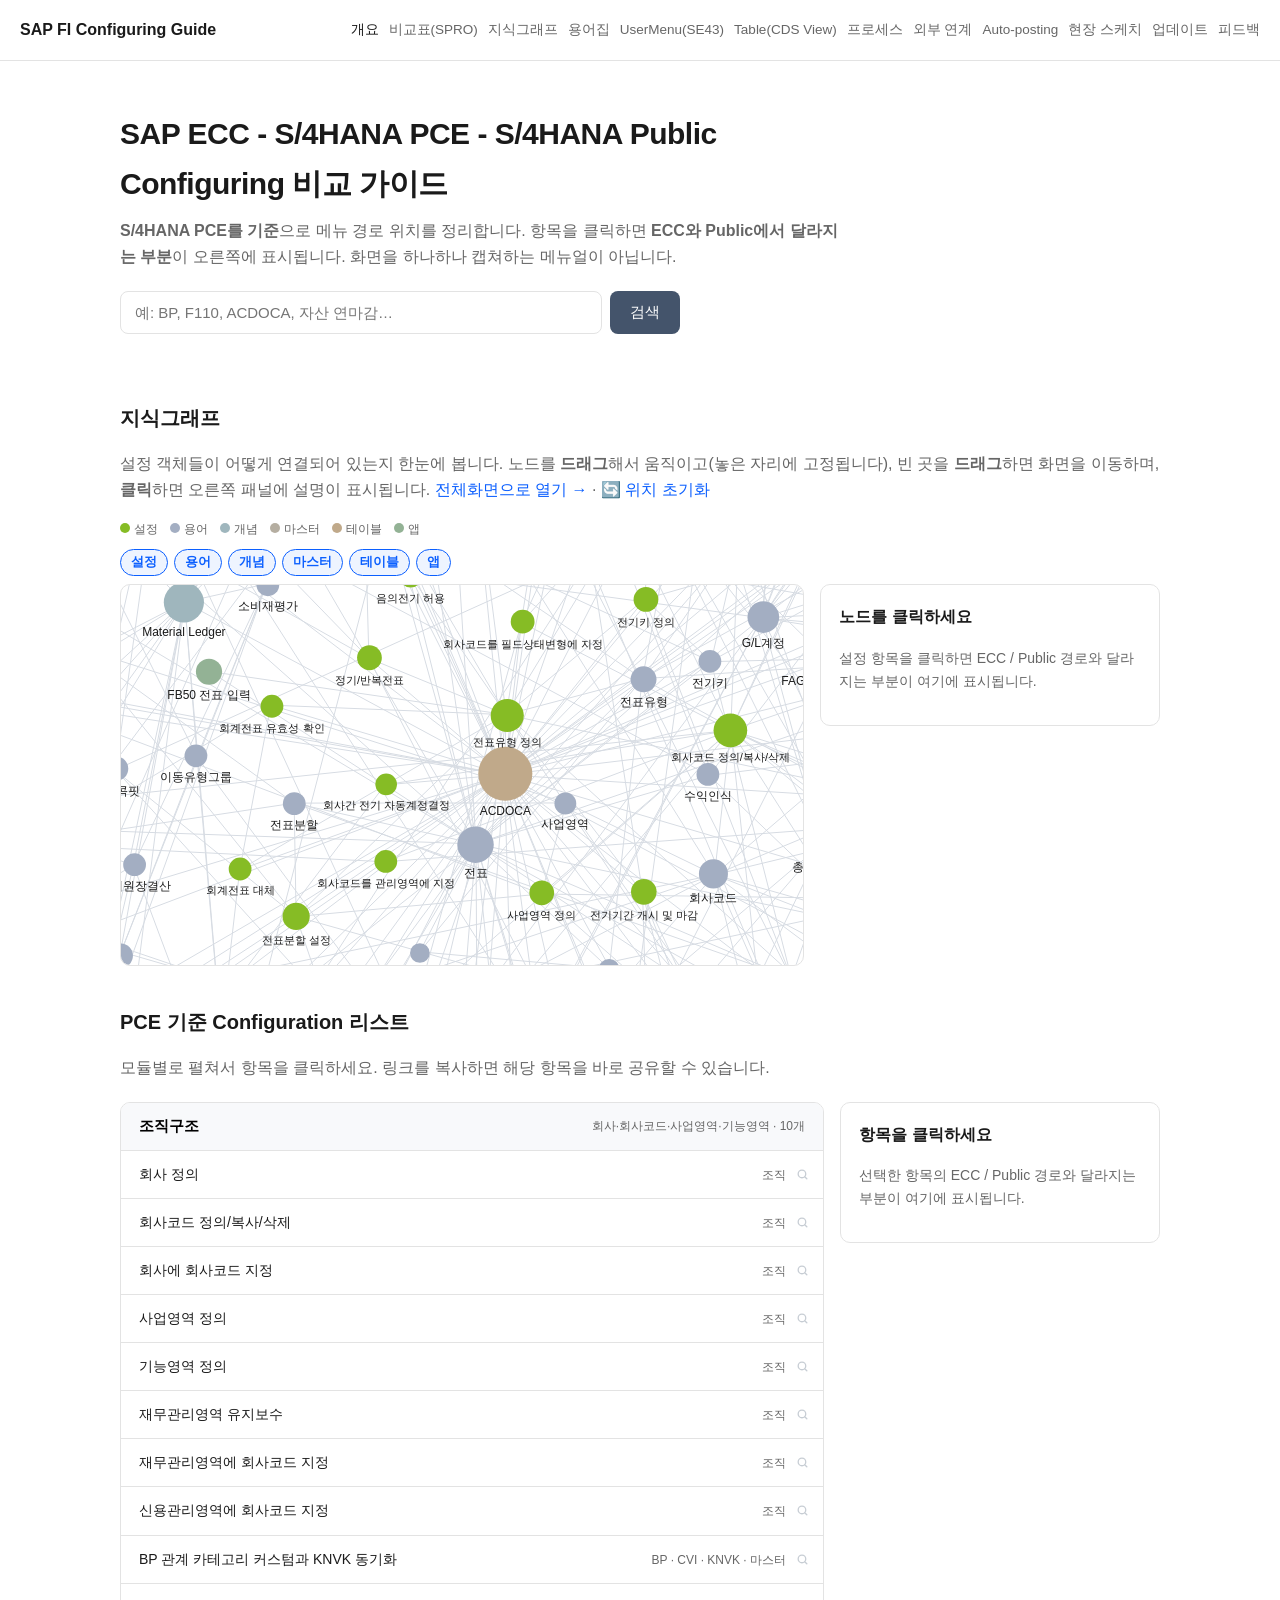
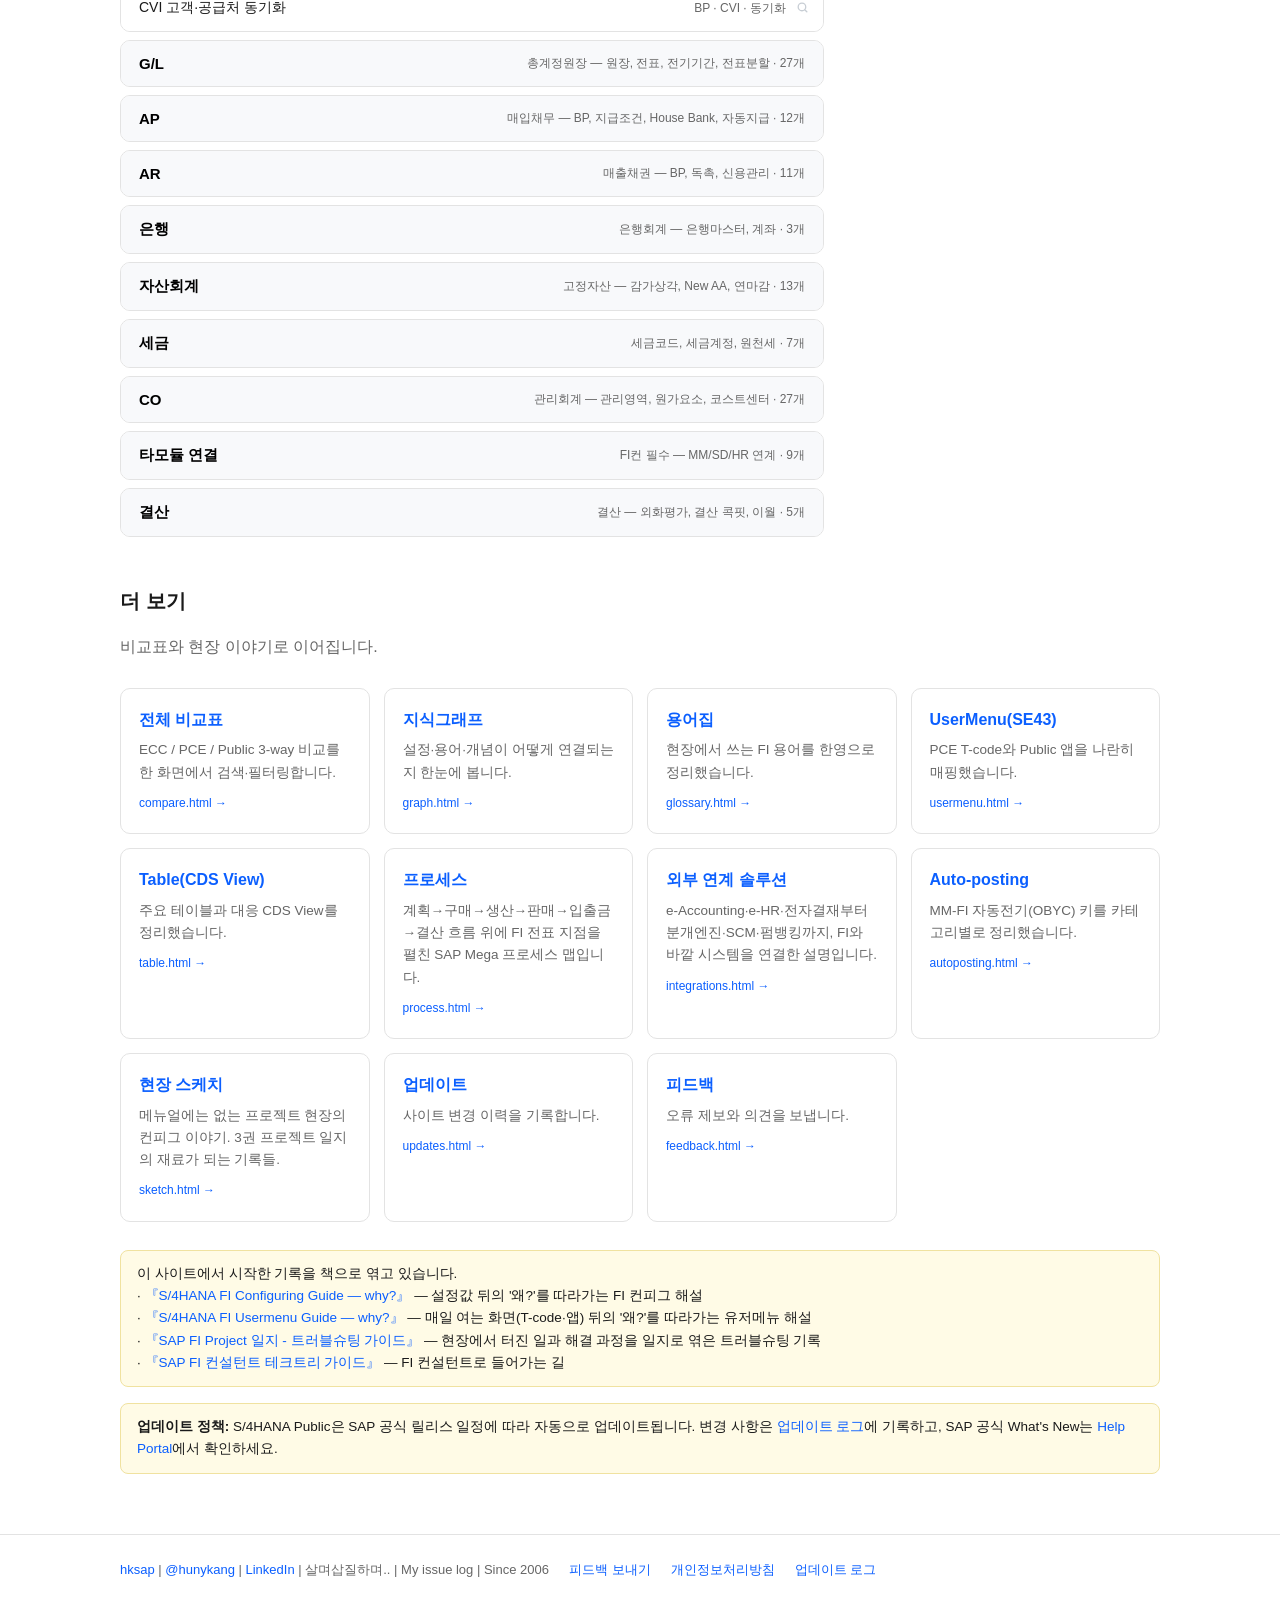
==== commit 88ab8bee: "현장 스케치 페이지에 3권 프로젝트 일지 소개 추가 (개요 페이지와 연동)" ====
--- a/index.html
+++ b/index.html
@@ -149,7 +149,7 @@
     </a>
     <a class="card" href="sketch.html">
       <h3>현장 스케치</h3>
-      <p>메뉴얼에는 없는 프로젝트 현장의 컨피그 이야기.</p>
+      <p>메뉴얼에는 없는 프로젝트 현장의 컨피그 이야기. 3권 프로젝트 일지의 재료가 되는 기록들.</p>
       <span class="count">sketch.html →</span>
     </a>
     <a class="card" href="updates.html">
@@ -164,7 +164,7 @@
     </a>
   </div>
 
-  <div class="note" style="margin-top:12px">이 사이트에서 시작한 기록을 책으로 엮고 있습니다.<br>· <a href="https://wikidocs.net/book/21587" target="_blank" rel="noopener">『S/4HANA FI Configuring Guide — why?』</a> — 설정값 뒤의 '왜?'를 따라가는 FI 컨피그 해설<br>· <a href="https://wikidocs.net/book/21803" target="_blank" rel="noopener">『S/4HANA FI Usermenu Guide — why?』</a> — 매일 여는 화면(T-code·앱) 뒤의 '왜?'를 따라가는 유저메뉴 해설<br>· <a href="https://wikidocs.net/book/22102" target="_blank" rel="noopener">『SAP FI Project 일지 - 트러블슈팅 가이드』</a> — 현장에서 터진 일과 해결 과정을 일지로 엮은 트러블슈팅 기록<br>· <a href="https://wikidocs.net/book/21667" target="_blank" rel="noopener">『SAP FI 컨설턴트 테크트리 가이드』</a> — FI 컨설턴트로 들어가는 길</div>
+  <div class="note" id="books" style="margin-top:12px">이 사이트에서 시작한 기록을 책으로 엮고 있습니다.<br>· <a href="https://wikidocs.net/book/21587" target="_blank" rel="noopener">『S/4HANA FI Configuring Guide — why?』</a> — 설정값 뒤의 '왜?'를 따라가는 FI 컨피그 해설<br>· <a href="https://wikidocs.net/book/21803" target="_blank" rel="noopener">『S/4HANA FI Usermenu Guide — why?』</a> — 매일 여는 화면(T-code·앱) 뒤의 '왜?'를 따라가는 유저메뉴 해설<br>· <a href="https://wikidocs.net/book/22102" target="_blank" rel="noopener">『SAP FI Project 일지 - 트러블슈팅 가이드』</a> — 현장에서 터진 일과 해결 과정을 일지로 엮은 트러블슈팅 기록<br>· <a href="https://wikidocs.net/book/21667" target="_blank" rel="noopener">『SAP FI 컨설턴트 테크트리 가이드』</a> — FI 컨설턴트로 들어가는 길</div>
 
   <div class="note">
     <strong>업데이트 정책:</strong> S/4HANA Public은 SAP 공식 릴리스 일정에 따라 자동으로 업데이트됩니다.
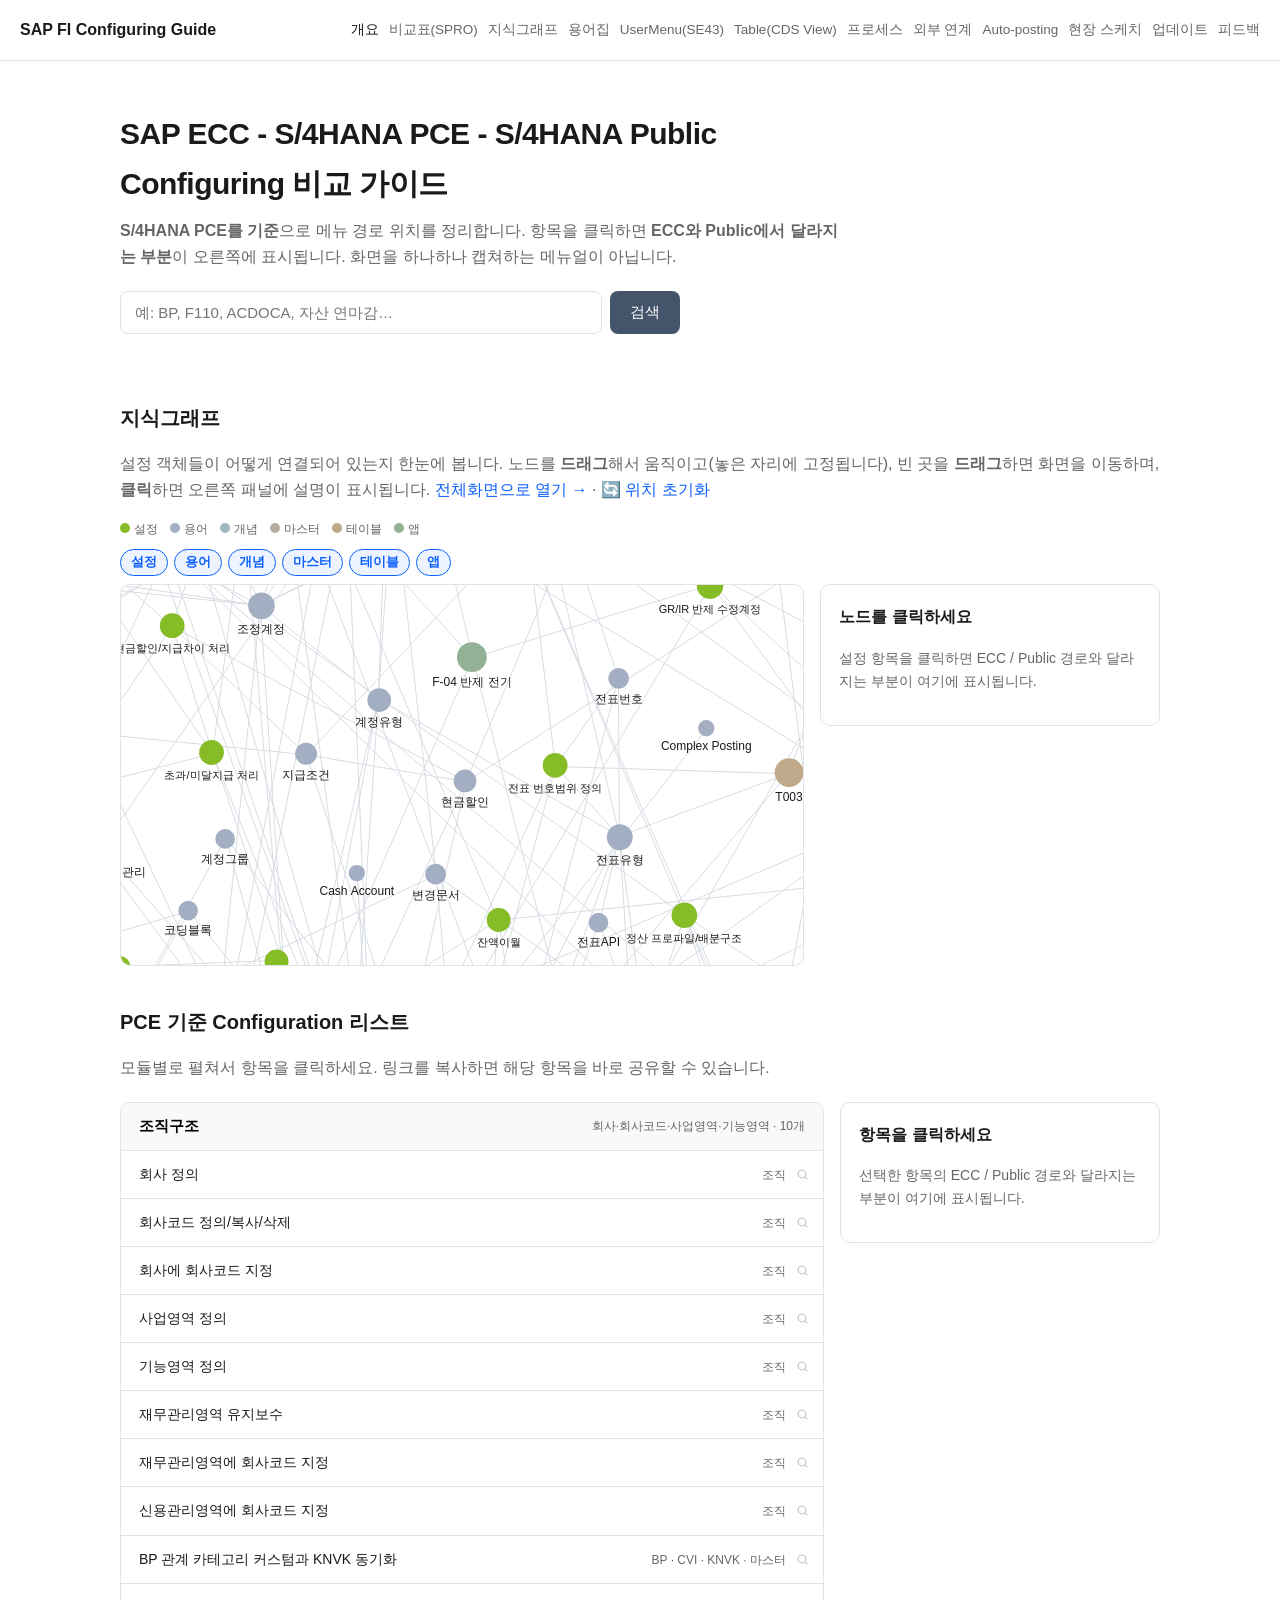
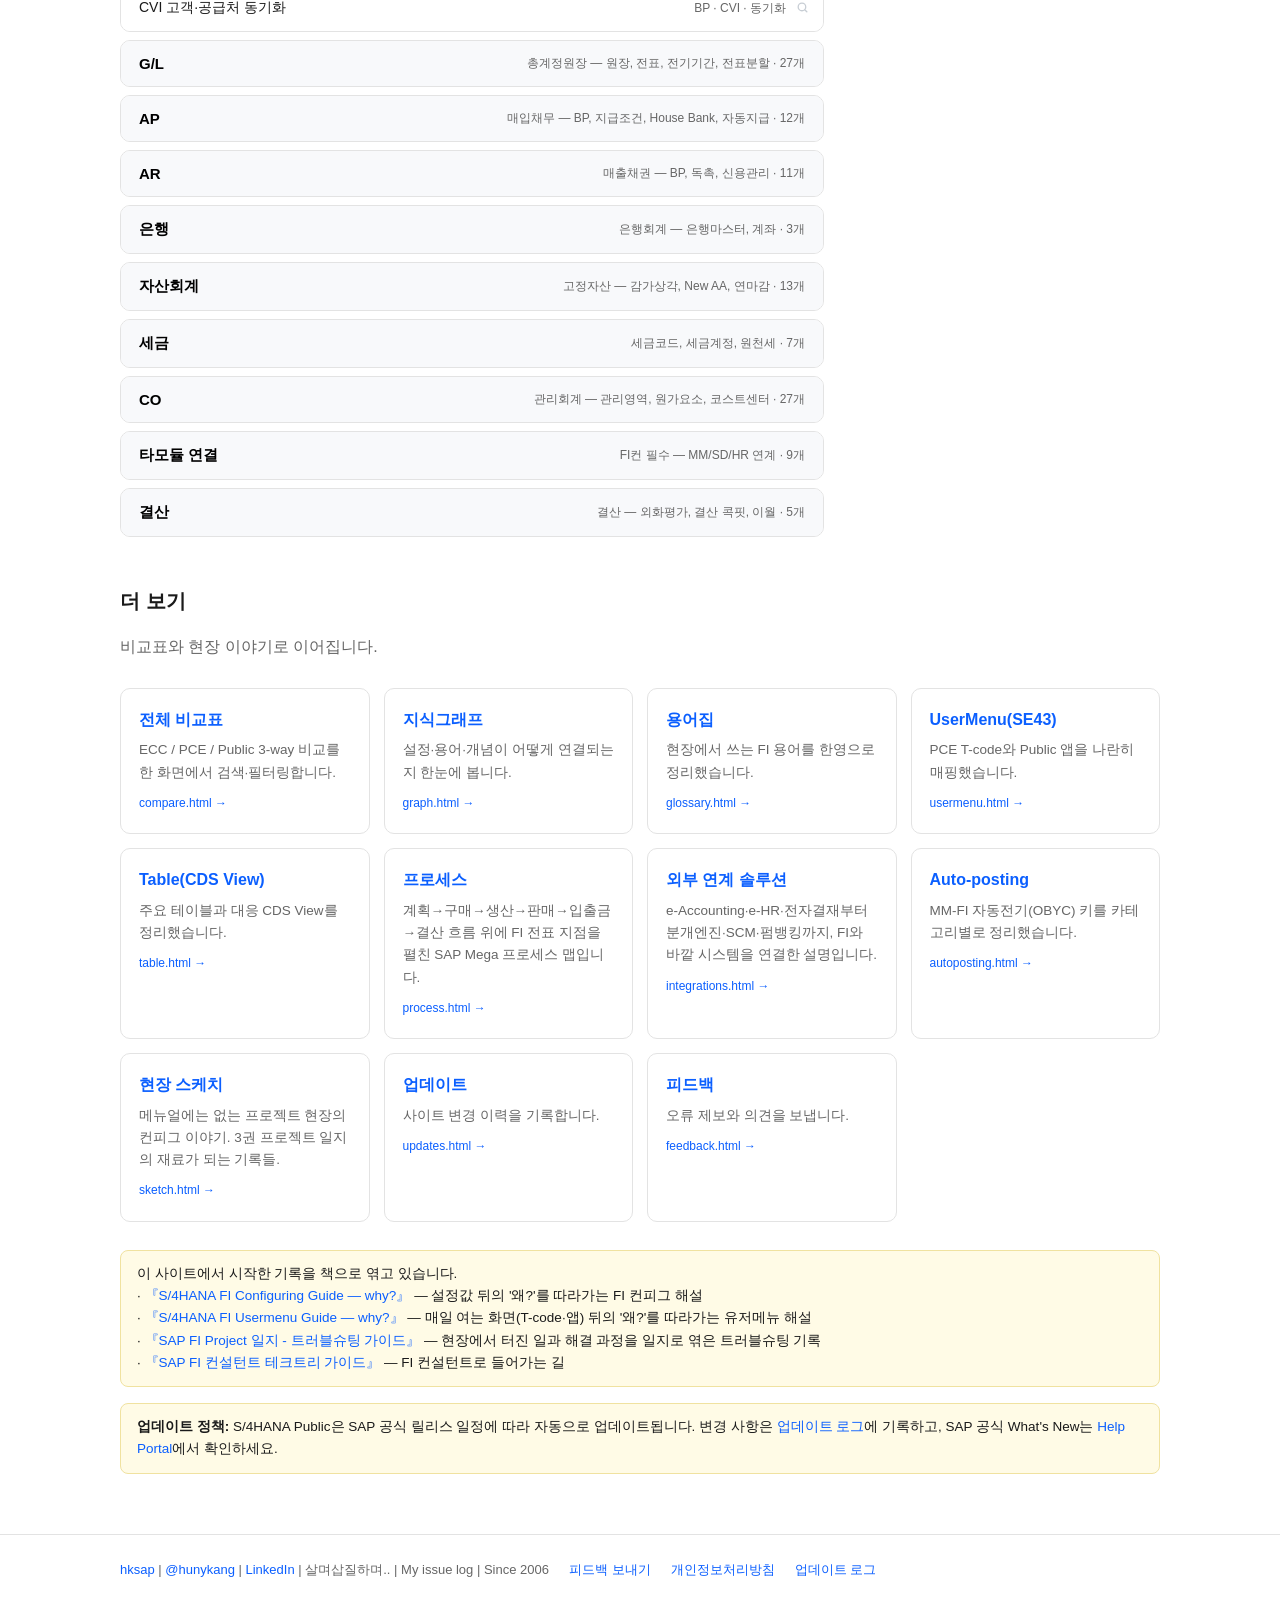
==== commit 22aae077: "FM·PS FI 접점 반영: 예산관리·코스트센터·내부오더 정산·수익인식 서브 + 용어집 WBS 요소·약정 (v20261124a)" ====
--- a/index.html
+++ b/index.html
@@ -184,7 +184,7 @@
 </footer>
 
 <script src="data.js?v=20261111a"></script>
-<script src="glossary.js?v=20261021a"></script>
+<script src="glossary.js?v=20261124a"></script>
 <script src="graph-widget.js?v=20261025b"></script>
 <script src="graph-panel.js?v=20261024c"></script>
 <script>
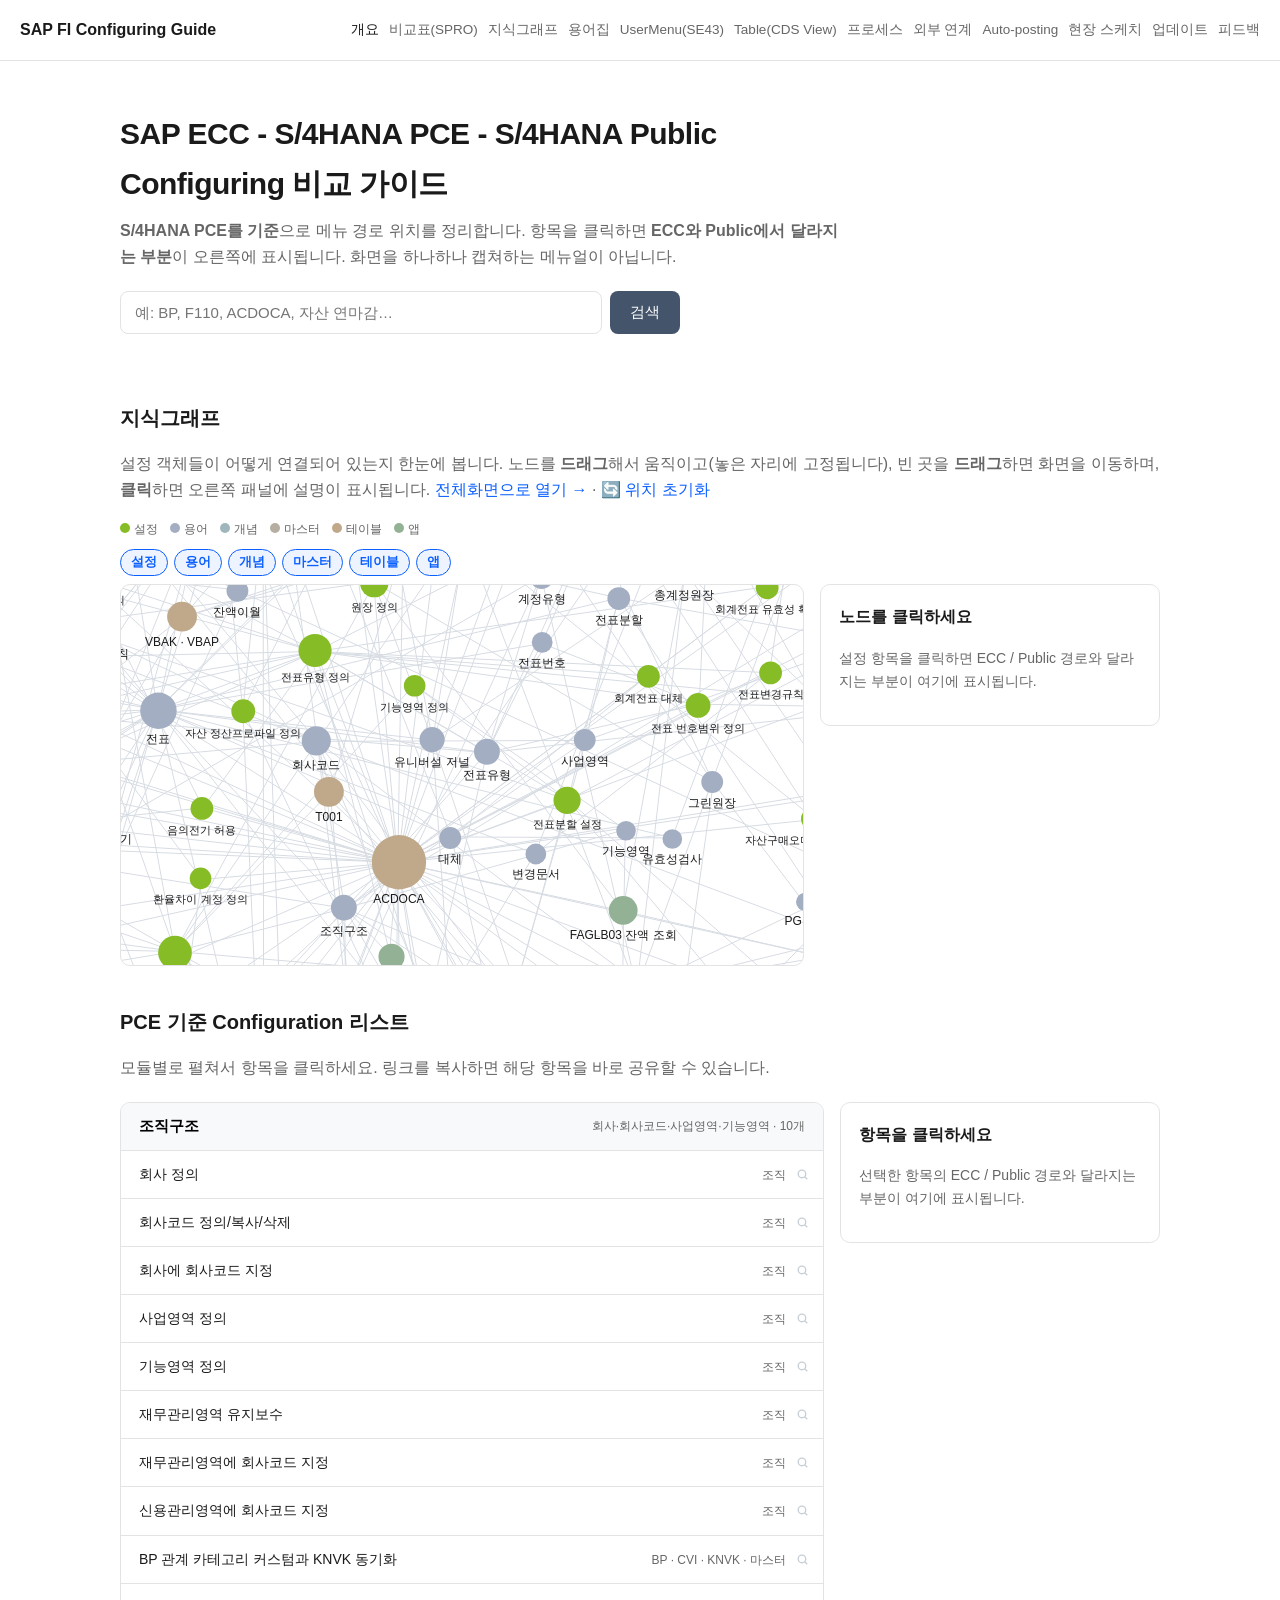
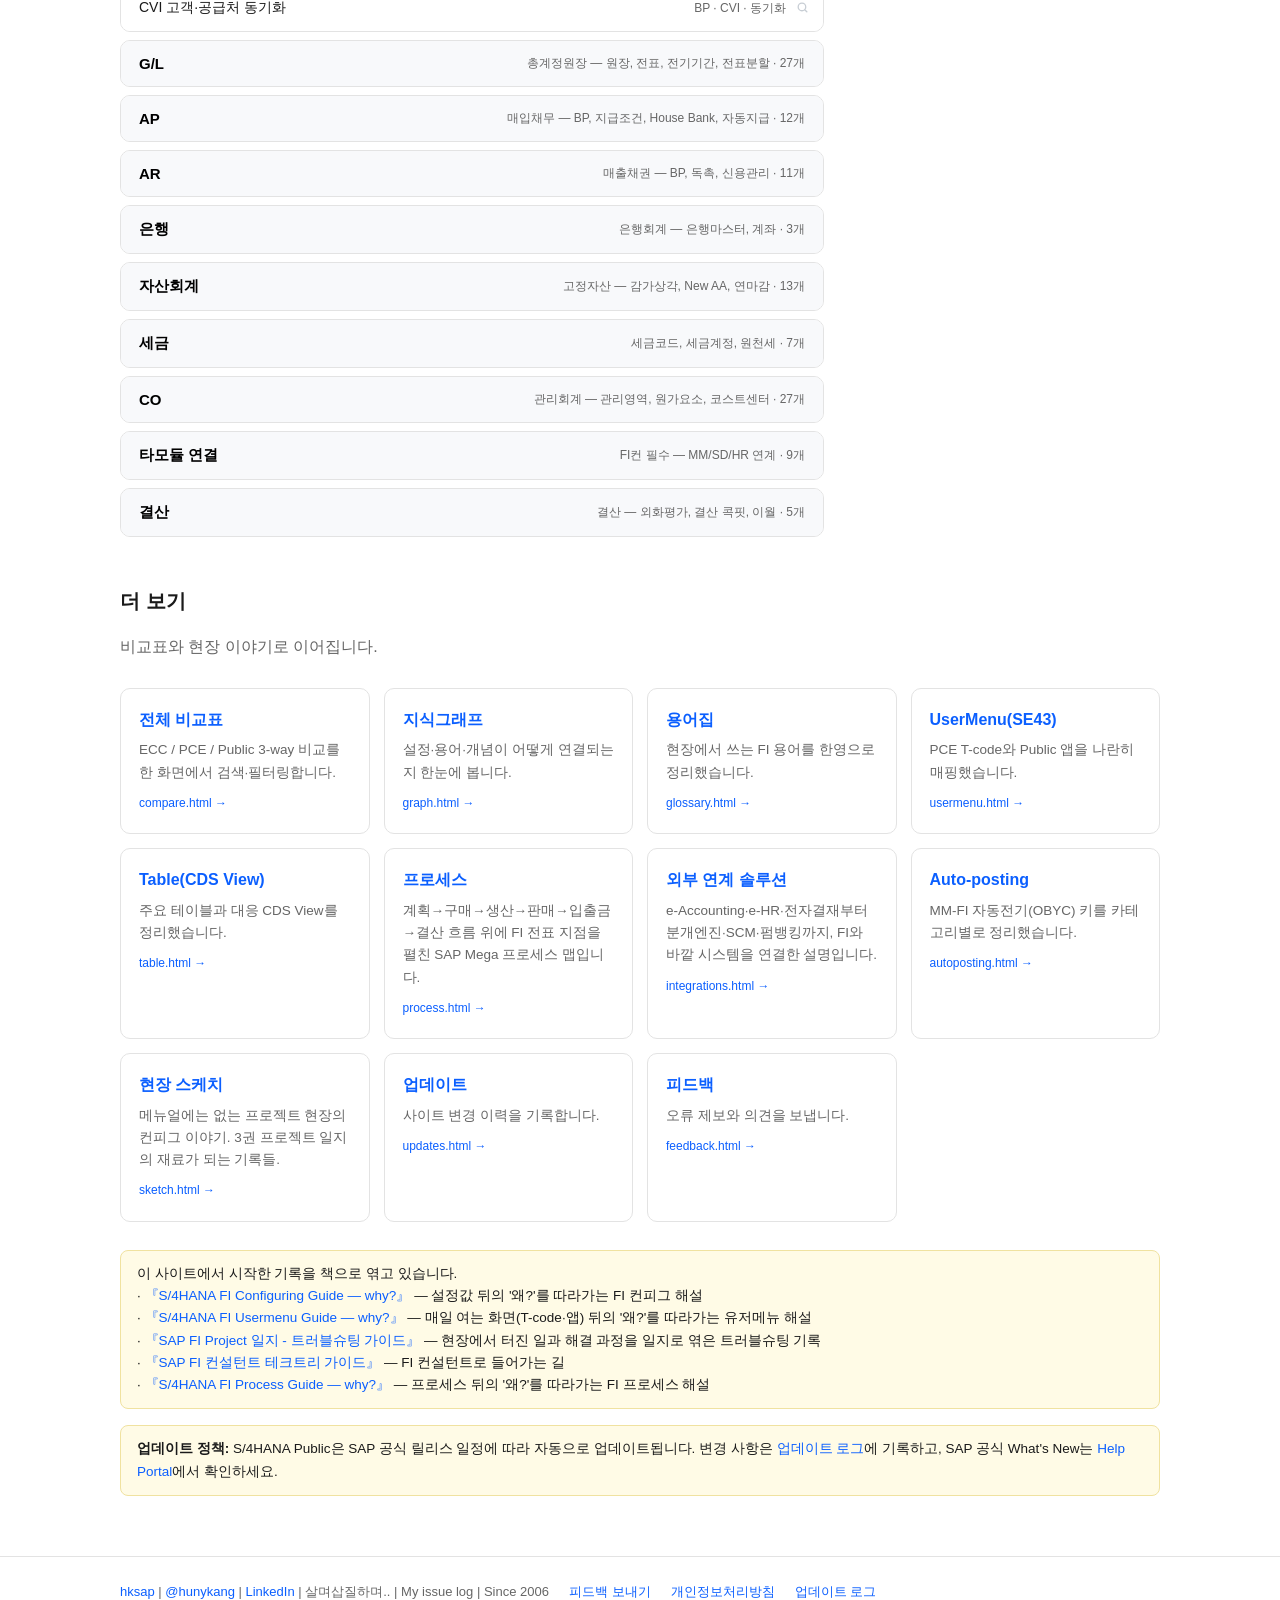
==== commit 500c0864: "개요·스케치 하단 책 목록에 4권 Process Guide 추가" ====
--- a/index.html
+++ b/index.html
@@ -164,7 +164,7 @@
     </a>
   </div>
 
-  <div class="note" id="books" style="margin-top:12px">이 사이트에서 시작한 기록을 책으로 엮고 있습니다.<br>· <a href="https://wikidocs.net/book/21587" target="_blank" rel="noopener">『S/4HANA FI Configuring Guide — why?』</a> — 설정값 뒤의 '왜?'를 따라가는 FI 컨피그 해설<br>· <a href="https://wikidocs.net/book/21803" target="_blank" rel="noopener">『S/4HANA FI Usermenu Guide — why?』</a> — 매일 여는 화면(T-code·앱) 뒤의 '왜?'를 따라가는 유저메뉴 해설<br>· <a href="https://wikidocs.net/book/22102" target="_blank" rel="noopener">『SAP FI Project 일지 - 트러블슈팅 가이드』</a> — 현장에서 터진 일과 해결 과정을 일지로 엮은 트러블슈팅 기록<br>· <a href="https://wikidocs.net/book/21667" target="_blank" rel="noopener">『SAP FI 컨설턴트 테크트리 가이드』</a> — FI 컨설턴트로 들어가는 길</div>
+  <div class="note" id="books" style="margin-top:12px">이 사이트에서 시작한 기록을 책으로 엮고 있습니다.<br>· <a href="https://wikidocs.net/book/21587" target="_blank" rel="noopener">『S/4HANA FI Configuring Guide — why?』</a> — 설정값 뒤의 '왜?'를 따라가는 FI 컨피그 해설<br>· <a href="https://wikidocs.net/book/21803" target="_blank" rel="noopener">『S/4HANA FI Usermenu Guide — why?』</a> — 매일 여는 화면(T-code·앱) 뒤의 '왜?'를 따라가는 유저메뉴 해설<br>· <a href="https://wikidocs.net/book/22102" target="_blank" rel="noopener">『SAP FI Project 일지 - 트러블슈팅 가이드』</a> — 현장에서 터진 일과 해결 과정을 일지로 엮은 트러블슈팅 기록<br>· <a href="https://wikidocs.net/book/21667" target="_blank" rel="noopener">『SAP FI 컨설턴트 테크트리 가이드』</a> — FI 컨설턴트로 들어가는 길<br>· <a href="https://wikidocs.net/book/22335" target="_blank" rel="noopener">『S/4HANA FI Process Guide — why?』</a> — 프로세스 뒤의 '왜?'를 따라가는 FI 프로세스 해설</div>
 
   <div class="note">
     <strong>업데이트 정책:</strong> S/4HANA Public은 SAP 공식 릴리스 일정에 따라 자동으로 업데이트됩니다.
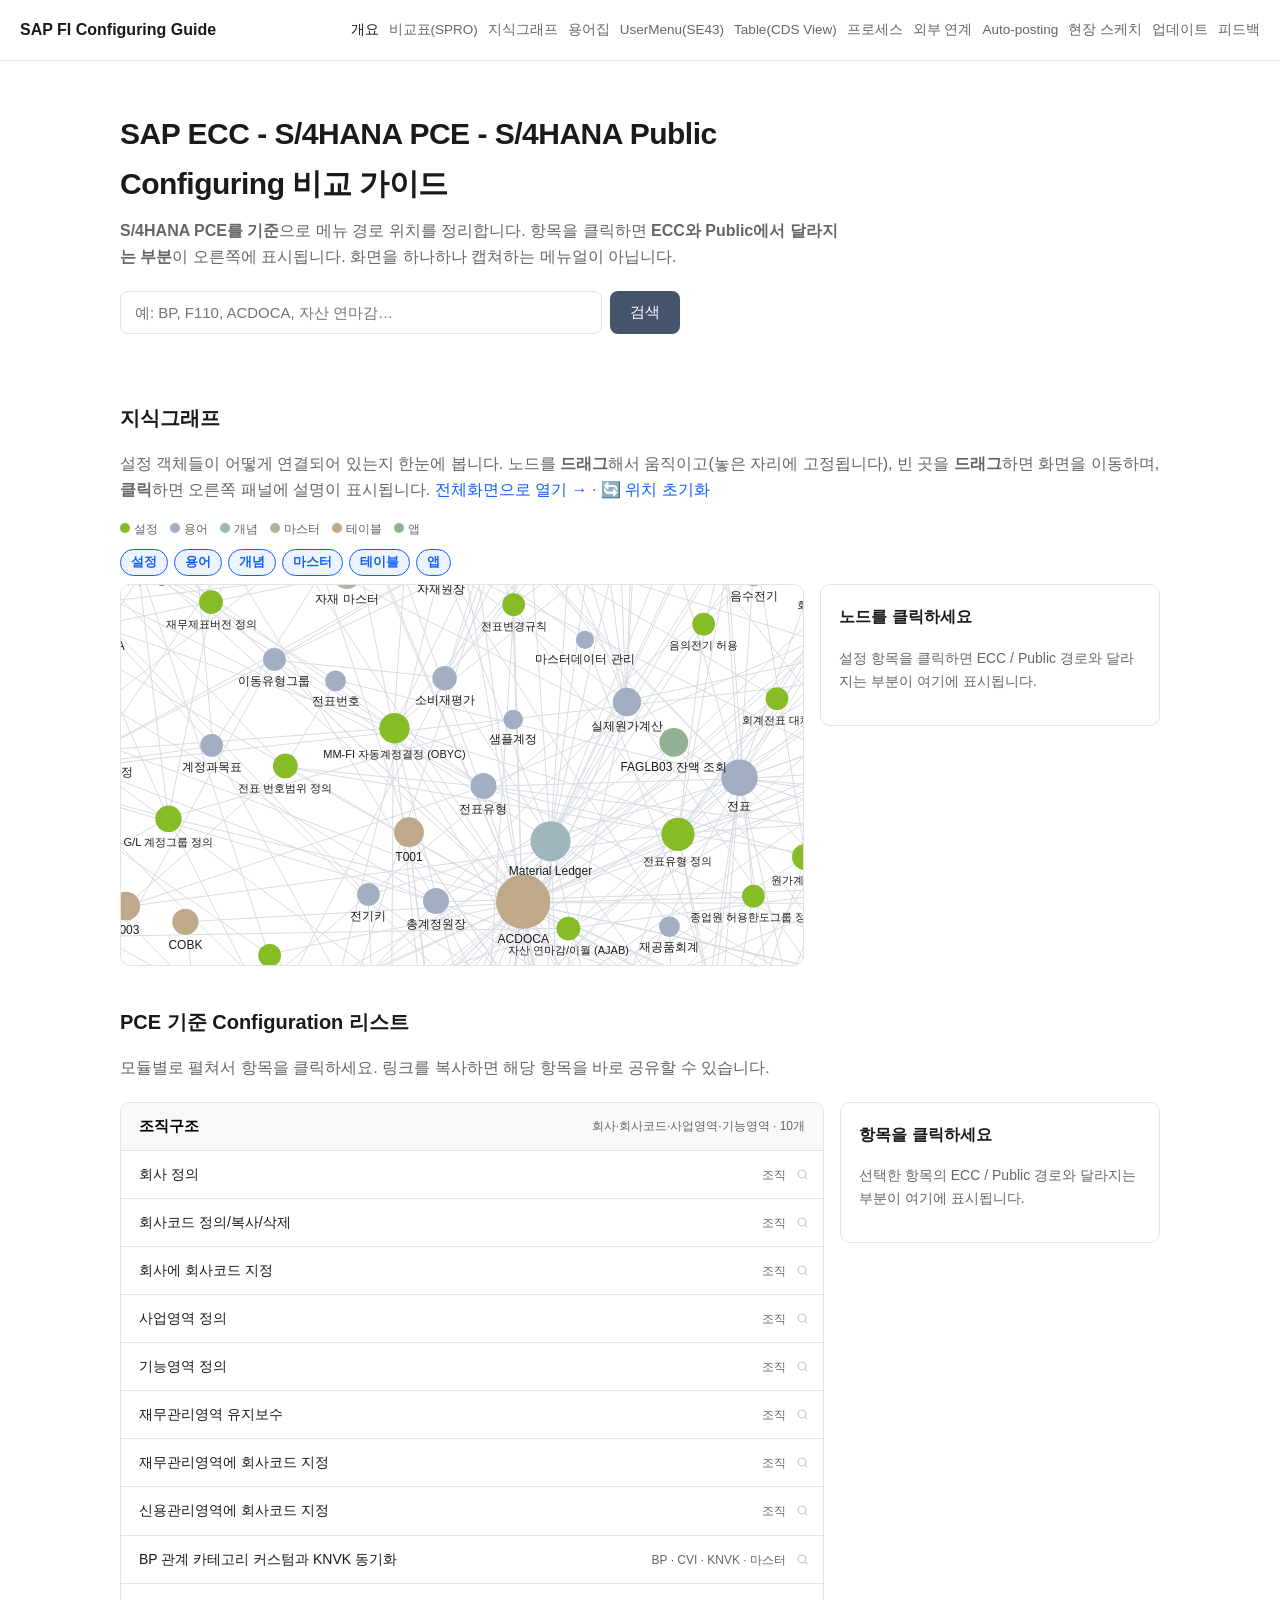
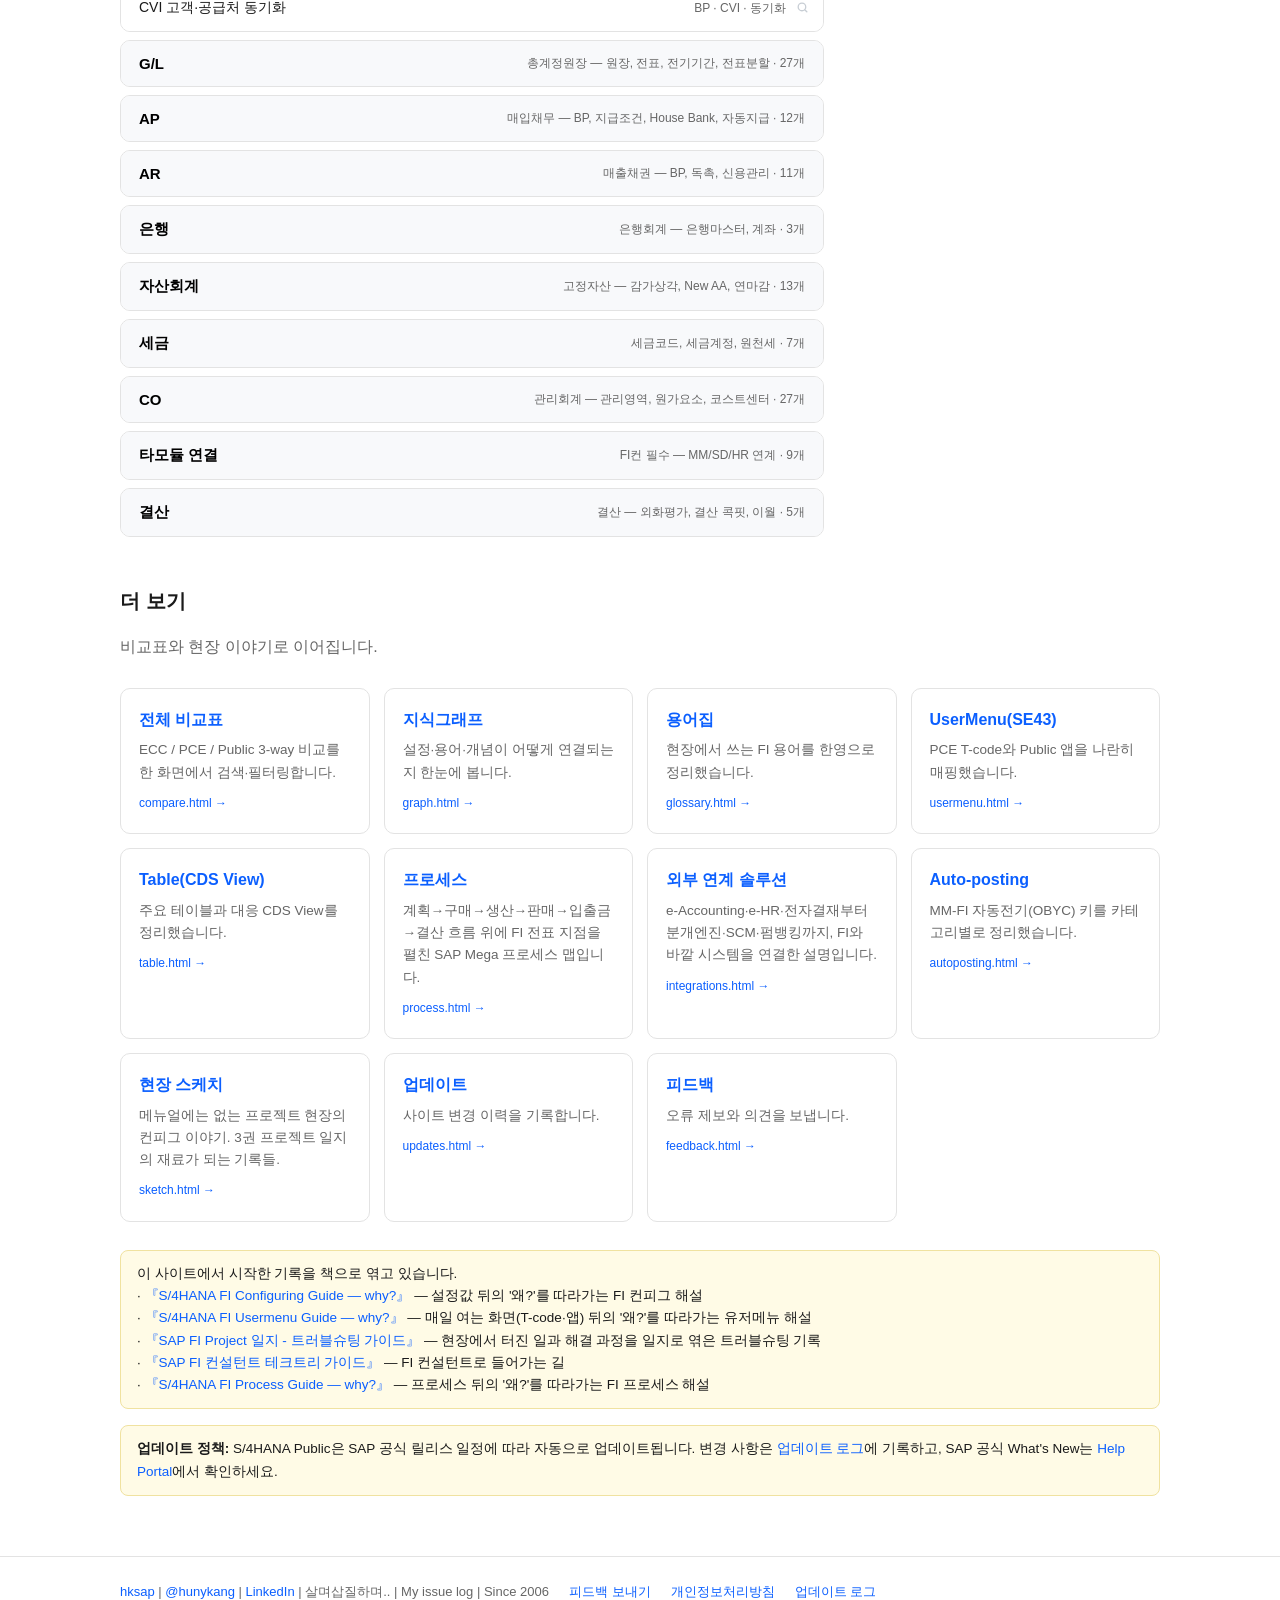
==== commit f89148c2: "4권 절 아웃링크: 프로세스 노드 56개·비교표 101행에 why4 연결, why? 링크 4권 절 우선" ====
--- a/index.html
+++ b/index.html
@@ -184,7 +184,7 @@
 </footer>
 
 <script src="data.js?v=20261111a"></script>
-<script src="glossary.js?v=20261124a"></script>
+<script src="glossary.js?v=20261126a"></script>
 <script src="graph-widget.js?v=20261025b"></script>
 <script src="graph-panel.js?v=20261024c"></script>
 <script>
